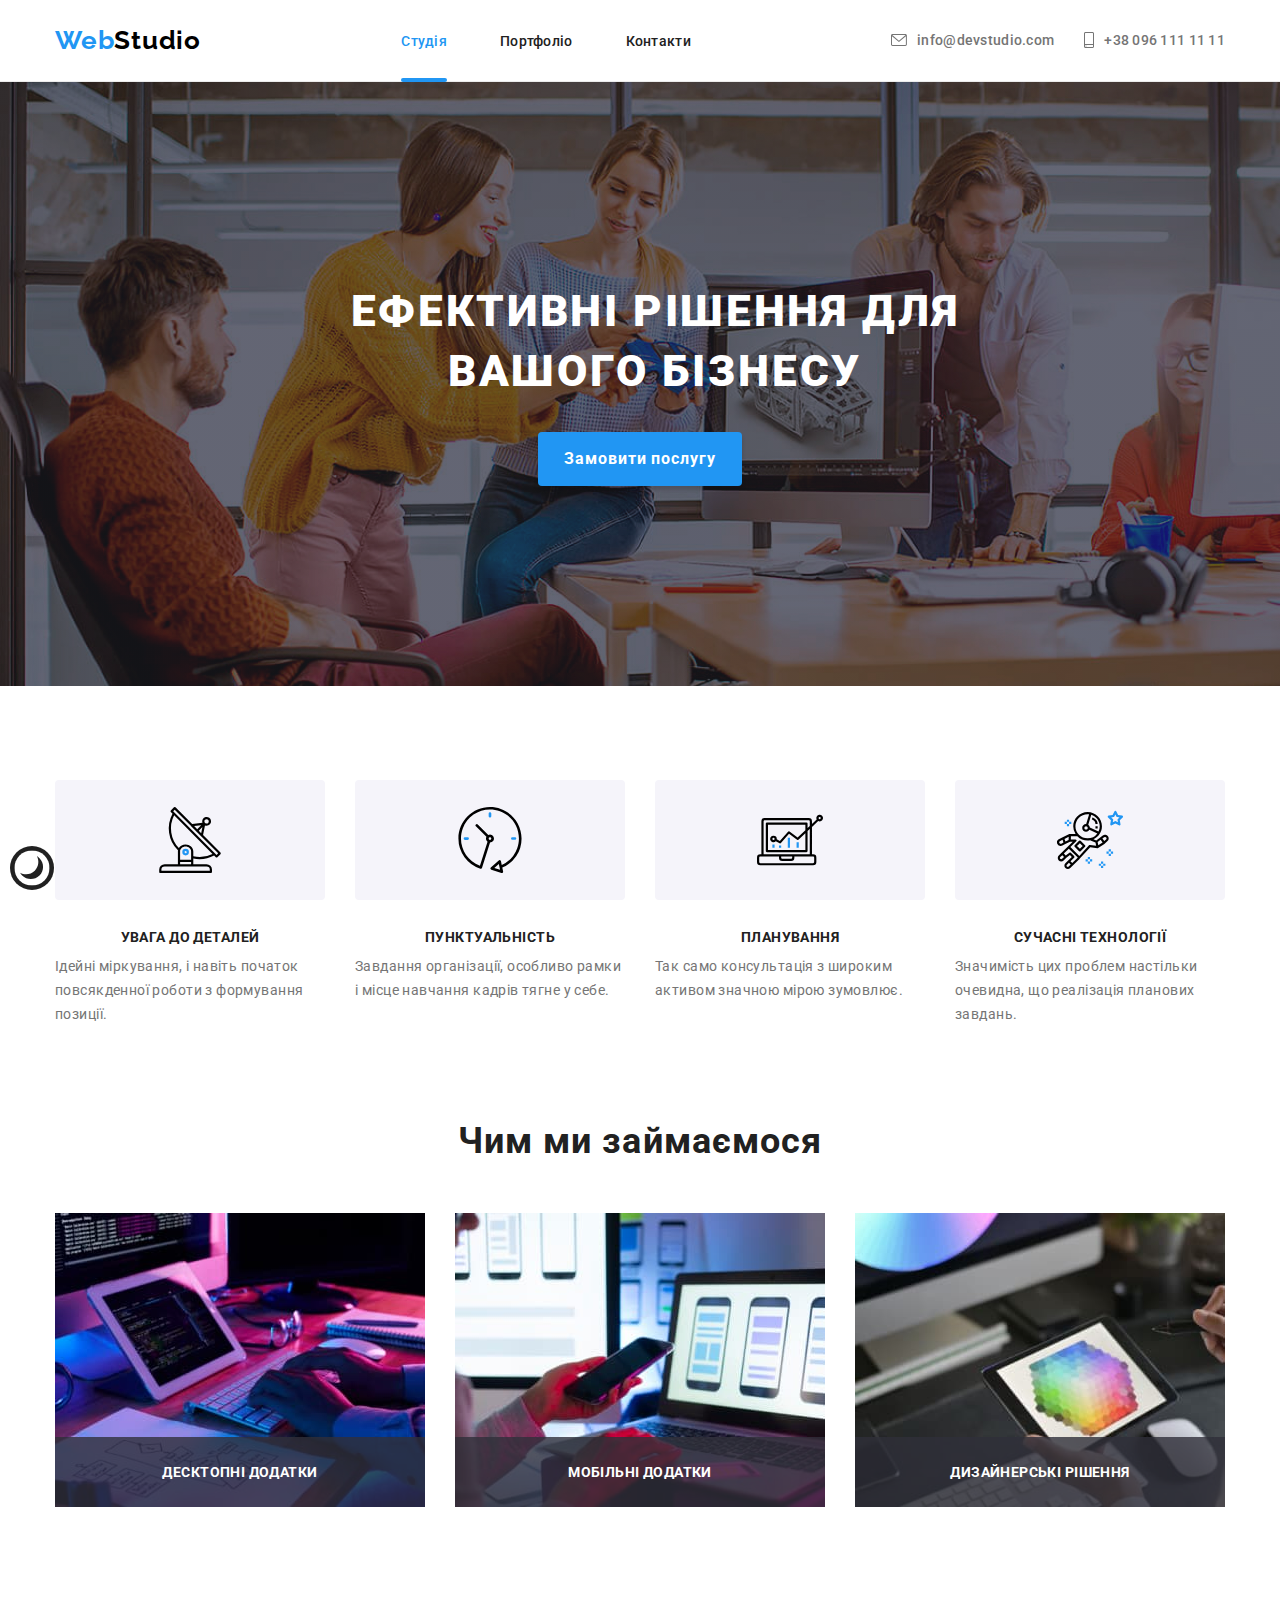
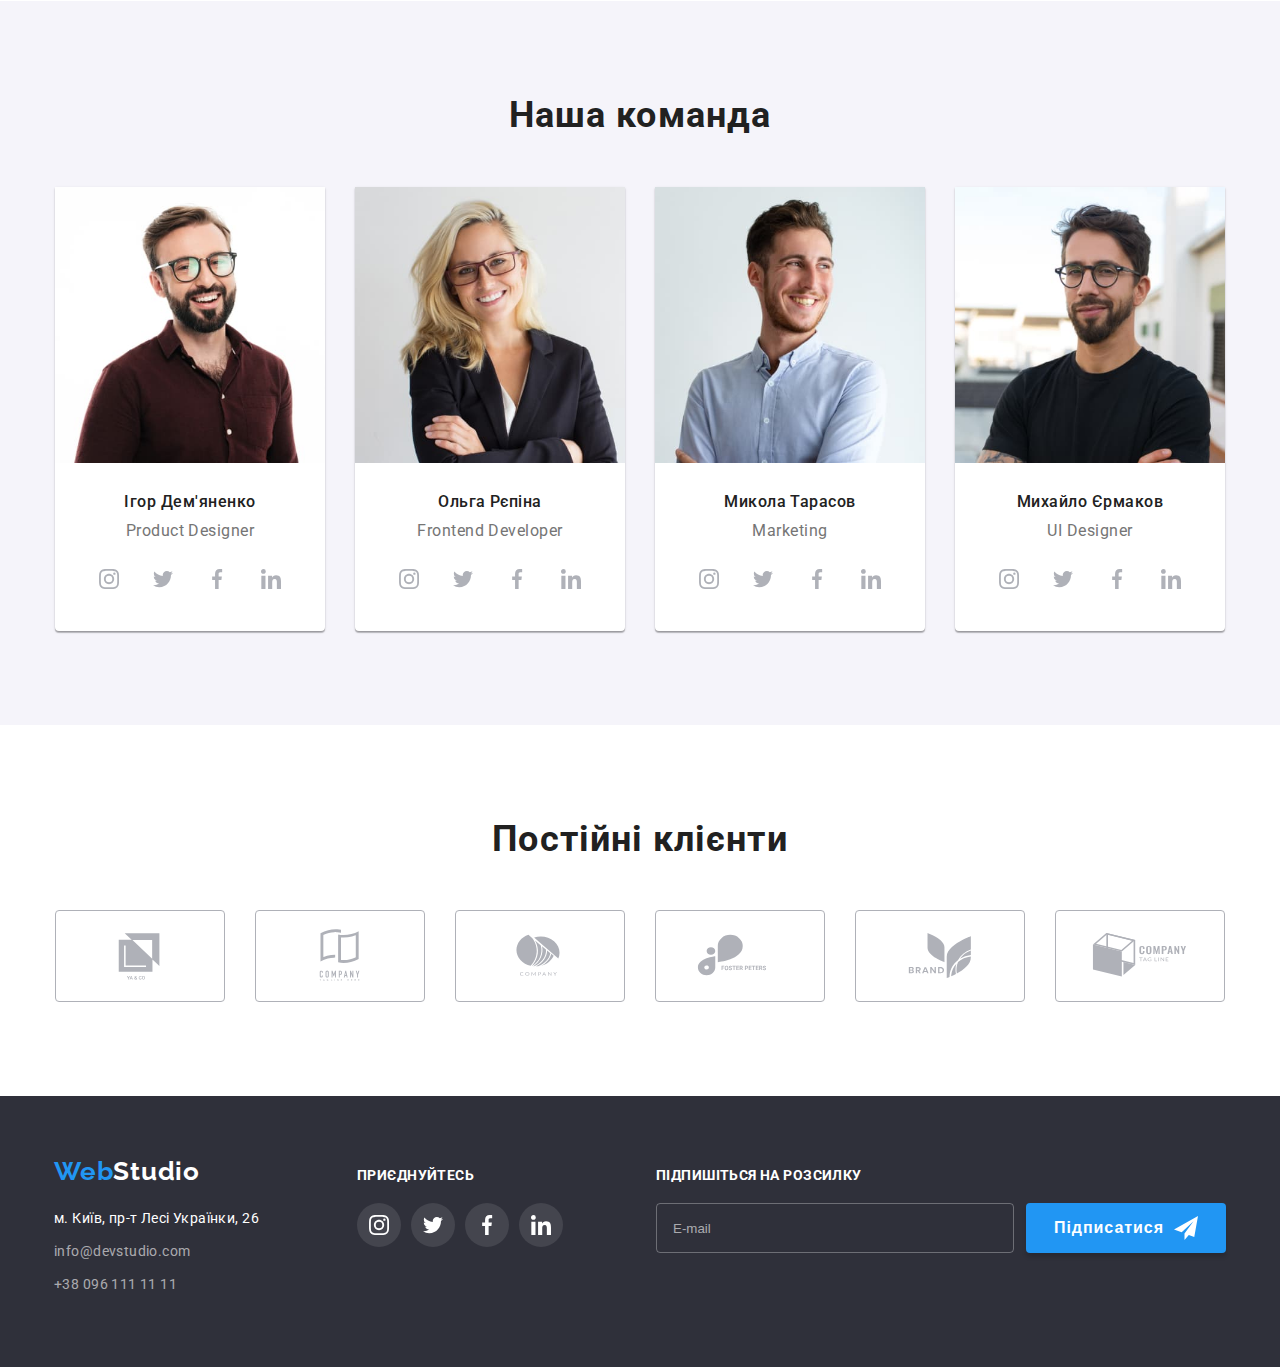
==== index.html @ 926c86d3 "hw-08" ====
<!DOCTYPE html>
<html lang="uk">
	<head>
		<meta charset="UTF-8" />
		<meta http-equiv="X-UA-Compatible" content="IE=edge" />
		<meta name="viewport" content="width=device-width, initial-scale=1.0" />
		<link rel="preconnect" href="https://fonts.googleapis.com" />
		<link rel="preconnect" href="https://fonts.gstatic.com" crossorigin />
		<link
			href="https://fonts.googleapis.com/css2?family=Raleway:wght@700&family=Roboto:wght@400;500;700;900&display=swap"
			rel="stylesheet"
		/>
		<link
			rel="stylesheet"
			href="https://cdnjs.cloudflare.com/ajax/libs/modern-normalize/1.1.0/modern-normalize.min.css"
			integrity="sha512-wpPYUAdjBVSE4KJnH1VR1HeZfpl1ub8YT/NKx4PuQ5NmX2tKuGu6U/JRp5y+Y8XG2tV+wKQpNHVUX03MfMFn9Q=="
			crossorigin="anonymous"
			referrerpolicy="no-referrer"
		/>
		<link rel="stylesheet" href="./css/main.min.css" />
		<!-- <link rel="stylesheet" href="./css/darkVars.css"> -->
		<title>WebStudio</title>
	</head>
	<body>
		<main>
			<header class="header">
				<div class="container header__container">
					<a href="./index.html" class="logo link"
						>Web<span class="logo__item">Studio</span></a
					>
					<nav class="header__navigation">
						<ul class="header__list list">
							<li class="header__item">
								<a
									href="./index.html"
									class="header__link link header__link--current"
									>Студія</a
								>
							</li>
							<li class="header__item">
								<a href="./portfolio.html" class="header__link link"
									>Портфоліо</a
								>
							</li>
							<li class="header__item">
								<a href="#" class="header__link link">Контакти</a>
							</li>
						</ul>
					</nav>
					<ul class="header__contacts list">
						<li class="contacts__item">
							<a
								href="mailto:info@devstudio.com"
								class="contact-mail contact-mail--header link"
							>
								<svg class="mail__icon" width="16px" height="12px">
									<use href="./images/icons.svg#icon-envelope"></use>
								</svg>
								info@devstudio.com</a
							>
						</li>
						<li class="contacts__item">
							<a
								href="tel:+380961111111"
								class="contact-tel contact-tel--header link"
							>
								<svg class="tel__icon" width="10px" height="16px">
									<use href="./images/icons.svg#icon-smartphone"></use>
								</svg>
								+38 096 111 11 11</a
							>
						</li>
					</ul>
					<button
						type="button"
						class="menu__btn-open"
						data-menu-open
						aria-label="Перемикач мобільного меню"
						aria-expanded="false"
						aria-controls="menu-container"
					>
						<svg width="40px" height="40px">
							<use
								class="menu__icon-open"
								href="./images/icons.svg#icon-menu-open"
							></use>
						</svg>
					</button>

					<div class="menu__container is-hidden" id="menu-container" data-menu>
						<nav class="menu__navigation">
							<button
								type="button"
								class="menu__btn-close"
								data-menu-close
								aria-label="Перемикач мобільного меню"
								aria-expanded="false"
								aria-controls="menu-container"
							>
								<svg width="40px" height="40px">
									<use
										class="menu__icon-close"
										href="./images/icons.svg#icon-menu-close"
									></use>
								</svg>
							</button>
							<ul class="menu__list list">
								<li class="menu__item">
									<a
										href="./index.html"
										class="menu__link link menu__link--current"
										>Студія</a
									>
								</li>
								<li class="menu__item">
									<a href="./portfolio.html" class="menu__link link"
										>Портфоліо</a
									>
								</li>
								<li class="menu__item">
									<a href="#" class="menu__link link">Контакти</a>
								</li>
							</ul>
						</nav>
							<div>
								<ul class="menu__contacts list">
									<li class="contacts__item">
										<a
											href="mailto:info@devstudio.com"
											class="contact-mail contact-mail--header link"
										>
											<svg class="mail__icon" width="16px" height="12px">
												<use href="./images/icons.svg#icon-envelope"></use>
											</svg>
											info@devstudio.com</a
										>
									</li>
									<li class="contacts__item">
										<a
											href="tel:+380961111111"
											class="contact-tel contact-tel--header link"
										>
											<svg class="tel__icon" width="10px" height="16px">
												<use href="./images/icons.svg#icon-smartphone"></use>
											</svg>
											+38 096 111 11 11</a
										>
									</li>
								</ul>
								<ul class="menu__soc soc list">
									<li class="soc__item">
										<a href="#" class="soc__link link">Instagram</a>
									</li>
									<li class="soc__item">
										<a href="#" class="soc__link link">Twitter</a>
									</li>
									<li class="soc__item">
										<a href="#" class="soc__link link">Facebook</a>
									</li>
									<li class="soc__item">
										<a href="#" class="soc__link link">Linkedin</a>
									</li>
								</ul>
							</div>
					</div>
				</div>
			</header>
			<section class="hero section">
				<div class="container hero__container">
					<h1 class="hero__title">Ефективні рішення для вашого бізнесу</h1>
					<button type="button" class="hero__btn" data-modal-open>
						Замовити послугу
					</button>
				</div>
			</section>
			<section class="advances section">
				<div class="container advances__container">
					<h2 class="visually-hidden">Наші переваги</h2>
					<ul class="advances__list list">
						<li class="advances__item">
							<div class="advances__icon-bg">
								<svg class="advances__icon" width="70px" height="70px">
									<use href="./images/icons.svg#icon-antenna-1"></use>
								</svg>
							</div>
							<h3 class="advances__title">УВАГА ДО ДЕТАЛЕЙ</h3>
							<p class="advances__paragraph">
								Ідейні міркування, і навіть початок повсякденної роботи з
								формування позиції.
							</p>
						</li>
						<li class="advances__item">
							<div class="advances__icon-bg">
								<svg class="advances__icon" width="70px" height="70px">
									<use href="./images/icons.svg#icon-clock-1"></use>
								</svg>
							</div>
							<h3 class="advances__title">ПУНКТУАЛЬНІСТЬ</h3>
							<p class="advances__paragraph">
								Завдання організації, особливо рамки і місце навчання кадрів
								тягне у себе.
							</p>
						</li>
						<li class="advances__item">
							<div class="advances__icon-bg">
								<svg class="advances__icon" width="70px" height="70px">
									<use href="./images/icons.svg#icon-diagram-1"></use>
								</svg>
							</div>
							<h3 class="advances__title">ПЛАНУВАННЯ</h3>
							<p class="advances__paragraph">
								Так само консультація з широким активом значною мірою зумовлює.
							</p>
						</li>
						<li class="advances__item">
							<div class="advances__icon-bg">
								<svg class="advances__icon" width="70px" height="70px">
									<use href="./images/icons.svg#icon-astronaut-1"></use>
								</svg>
							</div>
							<h3 class="advances__title">СУЧАСНІ ТЕХНОЛОГІЇ</h3>
							<p class="advances__paragraph">
								Значимість цих проблем настільки очевидна, що реалізація
								планових завдань.
							</p>
						</li>
					</ul>
				</div>
			</section>
			<section class="specification section">
				<div class="container specification__container">
					<h2 class="title">Чим ми займаємося</h2>

					<ul class="specification__list list">
						<li class="specification__item">
							<div class="specification__thumb">
								<p class="thumb-text">Десктопні додатки</p>
							</div>
							<img
								src="./images/specification-1.jpg"
								alt="Людина працює з ноутбуком"
								width="370"
							/>
						</li>
						<li class="specification__item">
							<div class="specification__thumb">
								<p class="thumb-text">Мобільні додатки</p>
							</div>
							<img
								src="./images/specification-2.jpg"
								alt="Людина друкує на клавіатурі"
								width="370"
							/>
						</li>
						<li class="specification__item">
							<div class="specification__thumb">
								<p class="thumb__text">Дизайнерські рішення</p>
							</div>
							<img
								src="./images/specification-3.jpg"
								alt="Людина підбирає колір"
								width="370"
							/>
						</li>
					</ul>
				</div>
			</section>
			<section class="team section">
				<div class="container container__team">
					<h2 class="title">Наша команда</h2>
					<ul class="team__list list">
						<li class="team__item">
							<img
								srcset="./images/team-1.jpg 1x, ./images/team-1@2x.jpg 2x"
								src="./images/team-1.jpg"
								alt="Усміхнений хлопець в окулярах"
								class="team__avatar"
							/>
							<div class="team__content">
								<h3 class="team__member">Ігор Дем'яненко</h3>
								<p class="team__text">Product Designer</p>
								<ul class="team__soc soc list">
									<li class="soc__item">
										<a href="#" class="soc__link link">
											<svg class="soc__icon" width="20" height="20">
												<use href="./images/icons.svg#icon-instagram"></use>
											</svg>
										</a>
									</li>
									<li class="soc__item">
										<a href="#" class="soc__link link">
											<svg class="soc__icon" width="20" height="20">
												<use href="./images/icons.svg#icon-twitter"></use>
											</svg>
										</a>
									</li>
									<li class="soc__item">
										<a href="#" class="soc__link link">
											<svg class="soc__icon" width="20" height="20">
												<use href="./images/icons.svg#icon-facebook"></use>
											</svg>
										</a>
									</li>
									<li class="soc__item">
										<a href="#" class="soc__link link">
											<svg class="soc__icon" width="20" height="20">
												<use href="./images/icons.svg#icon-linkedin"></use>
											</svg>
										</a>
									</li>
								</ul>
							</div>
						</li>
						<li class="team__item">
							<img
								srcset="./images/team-2.jpg 1x, ./images/team-2@2x.jpg 2x"
								src="./images/team-2.jpg"
								alt="Усміхнена дівчина в окулярах"
								class="team__avatar"
							/>
							<div class="team__content">
								<h3 class="team__member">Ольга Рєпіна</h3>
								<p class="team__text">Frontend Developer</p>
								<ul class="team__soc soc list">
									<li class="soc__item">
										<a href="#" class="soc__link link">
											<svg class="soc__icon" width="20" height="20">
												<use href="./images/icons.svg#icon-instagram"></use>
											</svg>
										</a>
									</li>
									<li class="soc__item">
										<a href="#" class="soc__link link">
											<svg class="soc__icon" width="20" height="20">
												<use href="./images/icons.svg#icon-twitter"></use>
											</svg>
										</a>
									</li>
									<li class="soc__item">
										<a href="#" class="soc__link link">
											<svg class="soc__icon" width="20" height="20">
												<use href="./images/icons.svg#icon-facebook"></use>
											</svg>
										</a>
									</li>
									<li class="soc__item">
										<a href="#" class="soc__link link">
											<svg class="soc__icon" width="20" height="20">
												<use href="./images/icons.svg#icon-linkedin"></use>
											</svg>
										</a>
									</li>
								</ul>
							</div>
						</li>
						<li class="team__item">
							<img
								srcset="./images/team-3.jpg 1x, ./images/team-3@2x.jpg 2x"
								src="./images/team-3.jpg"
								alt="Усміхнений хлопець без окулярів"
								class="team__avatar"
							/>
							<div class="team__content">
								<h3 class="team__member">Микола Тарасов</h3>
								<p class="team__text">Marketing</p>
								<ul class="team__soc soc list">
									<li class="soc__item">
										<a href="#" class="soc__link link">
											<svg class="soc__icon" width="20" height="20">
												<use href="./images/icons.svg#icon-instagram"></use>
											</svg>
										</a>
									</li>
									<li class="soc__item">
										<a href="#" class="soc__link link">
											<svg class="soc__icon" width="20" height="20">
												<use href="./images/icons.svg#icon-twitter"></use>
											</svg>
										</a>
									</li>
									<li class="soc__item">
										<a href="#" class="soc__link link">
											<svg class="soc__icon" width="20" height="20">
												<use href="./images/icons.svg#icon-facebook"></use>
											</svg>
										</a>
									</li>
									<li class="soc__item">
										<a href="#" class="soc__link link">
											<svg class="soc__icon" width="20" height="20">
												<use href="./images/icons.svg#icon-linkedin"></use>
											</svg>
										</a>
									</li>
								</ul>
							</div>
						</li>
						<li class="team__item">
							<img
								srcset="./images/team-4.jpg 1x, ./images/team-4@2x.jpg 2x"
								src="./images/team-4.jpg"
								alt="Знов усміхнений хлопець в окулярах"
								class="team__avatar"
							/>
							<div class="team__content">
								<h3 class="team__member">Михайло Єрмаков</h3>
								<p class="team__text">UI Designer</p>
								<ul class="team__soc soc list">
									<li class="soc__item">
										<a href="#" class="soc__link link">
											<svg class="soc__icon" width="20" height="20">
												<use href="./images/icons.svg#icon-instagram"></use>
											</svg>
										</a>
									</li>
									<li class="soc__item">
										<a href="#" class="soc__link link">
											<svg class="soc__icon" width="20" height="20">
												<use href="./images/icons.svg#icon-twitter"></use>
											</svg>
										</a>
									</li>
									<li class="soc__item">
										<a href="#" class="soc__link link">
											<svg class="soc__icon" width="20" height="20">
												<use href="./images/icons.svg#icon-facebook"></use>
											</svg>
										</a>
									</li>
									<li class="soc__item">
										<a href="#" class="soc__link link">
											<svg class="soc__icon" width="20" height="20">
												<use href="./images/icons.svg#icon-linkedin"></use>
											</svg>
										</a>
									</li>
								</ul>
							</div>
						</li>
					</ul>
				</div>
			</section>
			<section class="clients section">
				<div class="container clients__container">
					<h2 class="title">Постійні клієнти</h2>
					<ul class="clients__list">
						<li class="clients__item">
							<a href="#" class="clients__link link"
								><svg class="clients__icon" width="106px" height="60px">
									<use href="./images/icons.svg#icon-Logo0"></use>
								</svg>
							</a>
						</li>
						<li class="clients__item">
							<a href="#" class="clients__link link"
								><svg class="clients__icon" width="106px" height="60px">
									<use href="./images/icons.svg#icon-Logo1"></use>
								</svg>
							</a>
						</li>
						<li class="clients__item">
							<a href="#" class="clients__link link">
								<svg class="clients__icon" width="106px" height="60px">
									<use href="./images/icons.svg#icon-Logo2"></use>
								</svg>
							</a>
						</li>
						<li class="clients__item">
							<a href="#" class="clients__link link">
								<svg class="clients__icon" width="106px" height="60px">
									<use href="./images/icons.svg#icon-Logo3"></use>
								</svg>
							</a>
						</li>
						<li class="clients__item">
							<a href="#" class="clients__link link"
								><svg class="clients__icon" width="106px" height="60px">
									<use href="./images/icons.svg#icon-Logo4"></use>
								</svg>
							</a>
						</li>
						<li class="clients__item">
							<a href="#" class="clients__link link">
								<svg class="clients__icon" width="106px" height="60px">
									<use href="./images/icons.svg#icon-Logo5"></use>
								</svg>
							</a>
						</li>
					</ul>
				</div>
			</section>
		</main>
		<footer class="footer">
			<div class="container footer__container">
				<div class="footer__content">
					<div class="address__content">
						<a href="./index.html" class="logo logo--inverse link"
							>Web<span class="logo__item--inverse">Studio</span></a
						>
						<address class="address">
							<ul class="footer__list list">
								<li class="footer__item">
									<a
										href="https://goo.gl/maps/CPtrU1FHBa2aNyZL9"
										target="_blank"
										rel="noopener noreferrer nofollow"
										class="footer__address link"
										>м. Київ, пр-т Лесі Українки, 26</a
									>
								</li>
								<li class="footer__item">
									<a
										href="mailto:info@devstudio.com"
										class="contact-mail contact-mail--footer link"
										>info@devstudio.com</a
									>
								</li>
								<li class="footer__item">
									<a
										href="tel:+380961111111"
										class="contact-tel contact-tel--footer link"
										>+38 096 111 11 11</a
									>
								</li>
							</ul>
						</address>
					</div>
					<div class="footer__soc-block">
						<h3 class="soc__title">Приєднуйтесь</h3>
						<ul class="footer__soc soc list">
							<li class="soc__item">
								<a href="" class="soc__link link">
									<svg class="soc__icon" width="20px" height="20px">
										<use href="./images/icons.svg#icon-instagram"></use>
									</svg>
								</a>
							</li>
							<li class="soc__item">
								<a href="" class="soc__link link">
									<svg class="soc__icon" width="20px" height="20px">
										<use href="./images/icons.svg#icon-twitter"></use>
									</svg>
								</a>
							</li>
							<li class="soc__item">
								<a href="" class="soc__link link">
									<svg class="soc__icon" width="20px" height="20px">
										<use href="./images/icons.svg#icon-facebook"></use>
									</svg>
								</a>
							</li>
							<li class="soc__item">
								<a href="" class="soc__link link">
									<svg class="soc__icon" width="20px" height="20px">
										<use href="./images/icons.svg#icon-linkedin"></use>
									</svg>
								</a>
							</li>
						</ul>
					</div>
				</div>
				<div class="footer__forms">
					<h3 class="forms__title">Підпишіться на розсилку</h3>
					<form action="#" class="footer__form">
						<input
							name="mail"
							type="email"
							placeholder="E-mail"
							class="form__email-input"
						/>
						<button type="button" class="form__subscribe-btn">
							Підписатися
							<svg class="subscribe-btn__icon-send">
								<use href="./images/icons.svg#icon-send"></use>
							</svg>
						</button>
					</form>
				</div>
			</div>
		</footer>
		<div class="backdrop is-hidden" data-modal>
			<div class="modal">
				<button class="modal__close-btn" data-modal-close>
					<svg class="close-btn__close-icon">
						<use href="./images/icons.svg#icon-close"></use>
					</svg>
				</button>
				<h3 class="modal__title">Залиште свої дані, ми вам передзвонимо</h3>
				<form action="#" class="modal__forms">
					<div class="form__field">
						<label for="modal-name" class="form__label"> Ім'я </label>
						<input
							name="name"
							type="text"
							class="modal__form"
							id="modal-name"
						/>
						<svg class="form__icon">
							<use href="./images/icons.svg#icon-person"></use>
						</svg>
					</div>
					<div class="form__field">
						<label for="modal-tel" class="form__label"> Телефон </label>
						<input name="tel" type="tel" class="modal__form" id="modal-tel" />
						<svg class="form__icon">
							<use href="./images/icons.svg#icon-phone"></use>
						</svg>
					</div>
					<div class="form__field">
						<label for="modal-mail" class="form__label"> Пошта </label>
						<input
							name="email"
							type="email"
							class="modal__form"
							id="modal-mail"
						/>
						<svg class="form__icon">
							<use href="./images/icons.svg#icon-email"></use>
						</svg>
					</div>
					<div class="form__field-comment">
						<label for="modal-comment" class="form__label"> Коментар </label>
						<textarea
							name="comment"
							id="modal-comment"
							cols="30"
							rows="10"
							placeholder="Введіть текст"
							class="modal__comment modal__form"
						></textarea>
					</div>
					<div class="form__field-checkbox">
						<label class="checkbox__label">
							<input
								name="license-checkbox"
								type="checkbox"
								id="modal-checkbox"
								class="modal__checkbox"
							/>
							<span class="custom-checkbox"></span>
							Погоджуюся з розсилкою та приймаю&nbsp;
							<a href="#" class="license-link">Умови договору</a>
						</label>
					</div>
					<button type="submit" class="modal__submit-btn">Відправити</button>
				</form>
			</div>
		</div>
		<label class="switch-theme">
			<input type="checkbox" class="switch-theme-slider toggle-theme" />
			<span class="custom-switch-theme"></span>
		</label>
		<script src="./scripts/mobile-menu.js"></script>
		<script src="./scripts/modal.js"></script>
		<script src="./scripts/theme.js"></script>
	</body>
</html>
---- css/main.min.css ----
:root{--primary-text-color: #757575;--gray-color: #afb1b8;--secondary-text-color: #212121;--background-body-color: #ffffff;--white-color: #ffffff;--black-color: #000000;--background-team-color: #f5f4fa;--background-hero-color: #2f303a;--accent-color: #2196f3;--button-active-color: #188ce8;--footer-mail-tel-color: rgba(255, 255, 255, 0.6);--header-line-color: #ececec;--logo-item-color: black;--logo-item-inverse-color: white;--advances-icon-color: black;--portfolio-card-border-color: #eeeeee;--modal-forms-border-color: rgba(33, 33, 33, 0.2);--current-theme: url(../images/dark-theme.svg)}:root[data-theme=dark]{--primary-text-color: #757575;--gray-color: #6e6e70;--secondary-text-color: #ffffff;--background-body-color: #212121;--white-color: #ffffff;--black-color: #000000;--background-team-color: #181818;--background-hero-color: #161616;--accent-color: #2196f3;--button-active-color: #188ce8;--footer-mail-tel-color: rgba(255, 255, 255, 0.6);--header-line-color: #161616;--logo-item-color: white;--logo-item-inverse-color: white;--advances-icon-color: #757575;--portfolio-card-border-color: #181818;--modal-forms-border-color: rgba(255, 255, 255, 0.2);--current-theme: url(../images/light-theme.svg)}.visually-hidden{position:absolute;white-space:nowrap;width:1px;height:1px;overflow:hidden;border:0;padding:0;clip:rect(0 0 0 0);-webkit-clip-path:inset(50%);clip-path:inset(50%);margin:-1px}.is-hidden{opacity:0;pointer-events:none;visibility:hidden}.no-scroll{overflow:hidden}p,h1,h2,h3,h4,h5{margin:0}ul,ol{margin:0;padding-left:0}button{cursor:pointer}body{font-family:"Roboto",sans-serif;color:var(--secondary-text-color);background-color:var(--background-body-color);transition:background-color 250ms cubic-bezier(0.4, 0, 0.2, 1)}img{display:block;max-width:100%;height:auto}*{margin:0;padding:0;list-style:none;box-sizing:border-box}.list{list-style:none}.section{padding:94px 0px}.container{margin:0 auto;padding:0px 15px}@media screen and (min-width: 480px){.container{width:480px}}@media screen and (min-width: 768px){.container{width:768px}}@media screen and (min-width: 1200px){.container{width:1200px}}.link{text-decoration:none;transition:color 250ms cubic-bezier(0.4, 0, 0.2, 1)}.link:hover,.link:focus{color:var(--accent-color)}.logo{font-family:"Raleway",sans-serif;font-style:normal;font-weight:700;font-size:26px;line-height:1.19;letter-spacing:.03em;color:var(--accent-color);padding:25px 0px;display:flex;align-items:center;transition:color 250ms cubic-bezier(0.4, 0, 0.2, 1)}@media screen and (max-width: 1199px){.logo{justify-content:center}}.logo .logo__item{color:var(--logo-item-color);transition:color 250ms cubic-bezier(0.4, 0, 0.2, 1)}.logo--inverse{padding:0}.logo--inverse .logo__item--inverse{color:var(--logo-item-inverse-color)}.title{font-weight:700;font-size:36px;line-height:1.16;text-align:center;letter-spacing:.03em;color:var(--secondary-text-color);margin-bottom:50px;transition:color 250ms cubic-bezier(0.4, 0, 0.2, 1)}.contact-mail,.contact-tel{font-weight:400}.contact-mail:hover,.contact-mail:focus,.contact-tel:hover,.contact-tel:focus{color:var(--accent-color)}.contact-mail--header,.contact-tel--header{font-weight:500;font-size:14px;line-height:16px;letter-spacing:.02em;color:var(--primary-text-color);display:flex;align-items:center}.contact-mail--header .mail__icon,.contact-tel--header .mail__icon{fill:currentColor;margin-right:10px}@media screen and (max-width: 767px){.contact-mail--header .mail__icon,.contact-tel--header .mail__icon{display:none}}.contact-mail--header .tel__icon,.contact-tel--header .tel__icon{fill:currentColor;margin-right:10px}@media screen and (max-width: 767px){.contact-mail--header .tel__icon,.contact-tel--header .tel__icon{display:none}}@media screen and (max-width: 767px){.menu__contacts{display:flex;flex-direction:column-reverse}.contact-tel--header{padding:0;font-weight:500;font-size:34px;line-height:40px;letter-spacing:.02em}}@media screen and (max-width: 767px)and (max-width: 767px){.contact-tel--header{margin-bottom:32px}}@media screen and (max-width: 767px){.contact-mail--header{padding:0;font-weight:500;font-size:24px;line-height:28px;letter-spacing:.02em}}.contact-mail--footer,.contact-tel--footer{font-weight:400;font-size:14px;line-height:1.71;letter-spacing:.03em;color:var(--footer-mail-tel-color)}.soc{display:flex;justify-content:center;gap:10px}.soc .soc__link{width:100%;height:100%;border-radius:50%;display:flex;align-items:center;justify-content:center}.soc .soc__link:hover,.soc .soc__link:focus{background-color:var(--accent-color)}.team__soc{display:flex;justify-content:center;gap:10px}.team__soc .soc__item{width:44px;height:44px}.team__soc .soc__link{transition:background-color 250ms cubic-bezier(0.4, 0, 0.2, 1)}.team__soc .soc__link:hover .soc__icon,.team__soc .soc__link:focus .soc__icon{fill:#fff}.team__soc .soc__icon{fill:var(--gray-color);transition:fill 250ms cubic-bezier(0.4, 0, 0.2, 1)}.soc__title{font-weight:700;font-size:14px;line-height:16px;letter-spacing:.03em;text-transform:uppercase;color:var(--white-color);margin-bottom:20px}.footer__soc{margin-bottom:60px}.footer__soc .soc__list{display:flex;justify-content:center;gap:10px}.footer__soc .soc__item{width:44px;height:44px}.footer__soc .soc__link{background-color:rgba(255,255,255,.1);transition:background-color 250ms cubic-bezier(0.4, 0, 0.2, 1)}.footer__soc .soc__icon{fill:var(--white-color)}.menu__soc .soc__link{font-size:18px;line-height:22px;letter-spacing:.02em;color:var(--accent-color)}.menu__soc .soc__item:not(:last-child){padding-right:10px;border-right:1px solid rgba(33,33,33,.2)}.header{position:relative;border-bottom:1px solid var(--header-line-color);transition:color 250ms cubic-bezier(0.4, 0, 0.2, 1),border-color 250ms cubic-bezier(0.4, 0, 0.2, 1)}.header__container{display:flex;justify-content:space-between}.header__list{display:flex;gap:51px}@media screen and (max-width: 767px){.header__list{display:none}}@media screen and (min-width: 1200px){.header__list{gap:53px}}@media screen and (min-width: 768px){.header__link{font-weight:500;font-size:14px;line-height:16px;letter-spacing:.02em;color:var(--secondary-text-color);padding:32px 0px}.header__link--current{position:relative;color:var(--accent-color)}.header__link--current::after{position:absolute;display:block;content:"";width:100%;height:4px;bottom:-1px;background-color:var(--accent-color);border-radius:2px}}.header__contacts{display:flex;flex-direction:column;justify-content:center;align-items:center;gap:10px}@media screen and (min-width: 1200px){.header__contacts{flex-direction:row;gap:30px}}@media screen and (max-width: 1199px){.header__contacts{align-items:flex-start}}@media screen and (max-width: 767px){.header__contacts{display:none}}.header__navigation{display:flex;align-items:center}.menu__item{text-align:left}.menu__item:not(:last-child){padding-bottom:32px}.menu__link{font-weight:500;font-size:40px;line-height:47px;letter-spacing:.02em;color:var(--secondary-text-color);padding:32px 0px}.menu__link--current{position:relative;color:var(--accent-color)}.menu__contacts{margin-bottom:64px}@media screen and (max-width: 767px){.menu__btn-close{position:absolute;display:inline-block;margin:0;padding:0;background-color:rgba(0,0,0,0);border:none;top:10px;right:15px;fill:var(--secondary-text-color)}}.menu__btn-open{background-color:rgba(0,0,0,0);border:none;fill:var(--secondary-text-color)}@media screen and (min-width: 768px){.menu__btn-open{display:none}}.menu__container{display:none}@media screen and (max-width: 767px){.menu__container{position:fixed;width:100%;height:100vh;z-index:1;top:0;left:0;background-color:var(--background-body-color);padding:40px;display:flex;flex-direction:column;justify-content:space-between}}.hero{padding:118px 60px;background-color:#c4c4c4;color:var(--white-color);background-image:linear-gradient(rgba(47, 48, 58, 0.4), rgba(47, 48, 58, 0.4)),url(../images/hero-mobile@2x.jpg);background-repeat:no-repeat;background-size:cover;text-align:center;margin:0 auto}@media screen and (min-width: 768px){.hero{background-image:linear-gradient(rgba(47, 48, 58, 0.4), rgba(47, 48, 58, 0.4)),url(../images/hero-tablet@2x.jpg);padding:118px 204px}}@media screen and (min-width: 1200px){.hero{background-image:linear-gradient(rgba(47, 48, 58, 0.4), rgba(47, 48, 58, 0.4)),url(../images/hero@2x.jpg);padding:200px 0px}}@media screen and (min-width: 480px){.hero{width:480px}}@media screen and (min-width: 768px){.hero{width:100%}}@media screen and (min-width: 1200px){.hero{max-width:1600px}}@media screen and (min-width: 480px){.hero__container{max-width:360px}}@media screen and (min-width: 1200px){.hero__container{max-width:696px}}.hero__title{font-weight:900;min-height:84px;line-height:1.36;text-align:center;letter-spacing:.06em;text-transform:uppercase;color:var(--white-color)}@media screen and (min-width: 768px){.hero__title{width:360px}}@media screen and (max-width: 1199px){.hero__title{font-size:26px}}@media screen and (min-width: 1200px){.hero__title{font-size:44px;width:696px}}.hero__btn{background-color:var(--accent-color);box-shadow:0px 4px 4px rgba(0,0,0,.15);border-radius:4px;border-color:rgba(0,0,0,0);cursor:pointer;padding:10px 24px;font-family:"Roboto";font-style:normal;font-weight:700;font-size:16px;line-height:1.87;text-align:center;letter-spacing:.06em;color:var(--white-color);margin-top:30px;transition:background-color 250ms cubic-bezier(0.4, 0, 0.2, 1),box-shadow 250ms cubic-bezier(0.4, 0, 0.2, 1)}.hero__btn:hover,.hero__btn:focus{background-color:var(--button-active-color);box-shadow:0px 4px 4px rgba(0,0,0,.15)}@media screen and (min-width: 768px){.advances__list{display:flex;gap:30px;flex-wrap:wrap}}@media screen and (max-width: 767px){.advances__item{margin-bottom:30px}}@media screen and (min-width: 768px){.advances__item{max-width:354px}}@media screen and (min-width: 1200px){.advances__item{max-width:270px;margin-bottom:0}}.advances__title{font-weight:700;font-size:14px;line-height:1.14;letter-spacing:.03em;text-align:center;text-transform:uppercase;color:var(--secondary-text-color);margin-bottom:10px;transition:color 250ms cubic-bezier(0.4, 0, 0.2, 1)}.advances__paragraph{font-size:14px;line-height:1.71;letter-spacing:.03em;color:var(--primary-text-color)}.advances__icon-bg{background-color:var(--background-team-color);padding:25px 102px;margin-bottom:30px;border-radius:4px;display:flex;justify-content:center;transition:background-color 250ms cubic-bezier(0.4, 0, 0.2, 1)}.advances__icon{fill:var(--advances-icon-color);transition:fill 250ms cubic-bezier(0.4, 0, 0.2, 1)}.specification{padding-top:0}@media screen and (max-width: 1199px){.specification{display:none}}.specification__list{display:flex;justify-content:center;gap:30px}.specification__thumb{position:absolute;left:0;bottom:0;width:100%;height:70px;background-color:rgba(47,48,58,.8);display:flex;justify-content:center;align-items:center}.specification__thumb{font-weight:700;font-size:14px;line-height:16px;text-align:center;letter-spacing:.03em;text-transform:uppercase;color:#fff}.specification__item{position:relative}.team{background:var(--background-team-color);transition:background-color 250ms cubic-bezier(0.4, 0, 0.2, 1)}@media screen and (min-width: 768px){.team__list{display:flex;gap:30px;flex-wrap:wrap}}.team__item{background:var(--background-body-color);box-shadow:0px 1px 3px rgba(0,0,0,.12),0px 1px 1px rgba(0,0,0,.14),0px 2px 1px rgba(0,0,0,.2);border-radius:0px 0px 4px 4px;transition:background-color 250ms cubic-bezier(0.4, 0, 0.2, 1)}@media screen and (min-width: 768px){.team__item{max-width:354px}}@media screen and (min-width: 1200px){.team__item{max-width:270px}}@media screen and (max-width: 767px){.team__item:not(:last-child){margin-bottom:30px}}.team__content{padding:30px 0px}.team__member{font-weight:500;font-size:16px;line-height:1.18;text-align:center;letter-spacing:.03em;color:var(--secondary-text-color);margin-bottom:10px;transition:color 250ms cubic-bezier(0.4, 0, 0.2, 1)}.team__text{font-weight:400;font-size:16px;line-height:1.18;text-align:center;letter-spacing:.03em;color:var(--primary-text-color);margin-bottom:16px}.clients__list{display:flex;gap:30px}@media screen and (max-width: 1199px){.clients__list{flex-wrap:wrap;margin:-15px;gap:0}}@media screen and (max-width: 1199px){.clients__item{width:calc(50% - 30px);margin:15px}}@media screen and (min-width: 1200px){.clients__item{width:170px}}.clients__link{height:92px;border:1px solid var(--gray-color);border-radius:4px;display:flex;align-items:center;justify-content:center;transition:border-color 250ms cubic-bezier(0.4, 0, 0.2, 1)}.clients__link:hover,.clients__link:focus{border-color:var(--accent-color)}.clients__link:hover .clients__icon,.clients__link:focus .clients__icon{fill:var(--accent-color)}.clients__icon{fill:var(--gray-color);transition:fill 250ms cubic-bezier(0.4, 0, 0.2, 1)}.filters__list{display:flex;flex-wrap:wrap;gap:8px;margin-bottom:50px}@media screen and (min-width: 768px){.filters__list{justify-content:center}}.filter__btn{font-family:"Roboto";font-style:normal;background-color:var(--background-team-color);color:var(--secondary-text-color);border-radius:4px;border-color:rgba(0,0,0,0);cursor:pointer;font-weight:500;font-size:16px;line-height:1.62;text-align:center;letter-spacing:.03em;padding:6px 22px;transition:background-color 250ms cubic-bezier(0.4, 0, 0.2, 1),box-shadow 250ms cubic-bezier(0.4, 0, 0.2, 1),color 250ms cubic-bezier(0.4, 0, 0.2, 1)}.filter__btn:hover,.filter__btn:focus{background-color:var(--accent-color);color:var(--white-color);box-shadow:0px 3px 1px rgba(0,0,0,.1),0px 1px 2px rgba(0,0,0,.08),0px 2px 2px rgba(0,0,0,.12);border-radius:4px;font-weight:500;font-size:16px;line-height:1.62;text-align:center;letter-spacing:.03em}.portfolio__list{display:flex;flex-wrap:wrap;margin-left:-30px;margin-top:-30px}.portfolio__item{margin-left:30px;margin-top:30px}@media screen and (max-width: 767px){.portfolio__item{flex-basis:calc(100% - 30px)}}@media screen and (min-width: 768px){.portfolio__item{flex-basis:calc(50% - 30px)}}@media screen and (min-width: 1199px){.portfolio__item{flex-basis:calc(33.3333333333% - 30px)}}.portfolio__link{background:var(--background-body-color);text-decoration:none;display:block;transition:box-shadow 250ms cubic-bezier(0.4, 0, 0.2, 1),background-color 250ms cubic-bezier(0.4, 0, 0.2, 1)}.portfolio__link:hover,.portfolio__link:focus{box-shadow:0px 1px 1px rgba(0,0,0,.12),0px 4px 4px rgba(0,0,0,.06),1px 4px 6px rgba(0,0,0,.16)}.portfolio__link:hover .thumb__content,.portfolio__link:focus .thumb__content{transform:translateY(0px)}.portfolio__thumb{overflow:hidden;position:relative}.thumb__content{position:absolute;content:"";width:100%;height:100%;background-color:rgba(33,150,243,.9);font-weight:400;font-size:18px;line-height:28px;letter-spacing:.03em;color:var(--white-color);transform:translateY(300px);transition:transform 250ms cubic-bezier(0.4, 0, 0.2, 1)}@media screen and (max-width: 767px){.thumb__content{padding:77px 24px}}@media screen and (max-width: 1199px){.thumb__content{padding:49px 24px 77px 24px}}@media screen and (min-width: 1200px){.thumb__content{padding:63px 24px}}.portfolio__title{font-weight:700;font-size:18px;line-height:2;letter-spacing:.06em;color:var(--secondary-text-color);margin-bottom:4px;transition:color 250ms cubic-bezier(0.4, 0, 0.2, 1)}.portfolio__text{font-weight:400;font-size:16px;line-height:1.87;letter-spacing:.03em;color:var(--primary-text-color)}.card__content{padding:20px 24px;transition:border-color 250ms cubic-bezier(0.4, 0, 0.2, 1);border-left:1px solid var(--portfolio-card-border-color);border-right:1px solid var(--portfolio-card-border-color);border-bottom:1px solid var(--portfolio-card-border-color)}@media screen and (min-width: 768px)and (max-width: 1199px){.portfolio__item:nth-child(1) .card__content{min-height:146px}.portfolio__item:nth-child(2) .card__content{min-height:146px}}.footer{background-color:var(--background-hero-color);padding:60px 0px;width:100%;transition:background-color 250ms cubic-bezier(0.4, 0, 0.2, 1)}.footer__container{display:flex;flex-direction:column}@media screen and (max-width: 1199px){.footer__container{text-align:center}}@media screen and (min-width: 1200px){.footer__container{gap:93px;flex-direction:row;justify-content:center;align-items:baseline}}.footer__content{display:flex;flex-direction:column}@media screen and (max-width: 767px){.footer__content{align-items:center}}@media screen and (min-width: 768px){.footer__content{flex-direction:row;gap:165px;justify-content:center}}@media screen and (min-width: 1200px){.footer__content{gap:93px;align-items:baseline}}.address{font-style:normal;margin-top:20px}.address__content{width:210px}.footer__address{font-size:14px;line-height:1.71;letter-spacing:.03em;color:var(--white-color)}@media screen and (max-width: 1199px){.footer__list{margin-bottom:60px}}.footer__item:not(:first-child){margin-top:9px}.forms__title{font-weight:700;font-size:14px;line-height:16px;letter-spacing:.03em;text-transform:uppercase;color:#fff;margin-bottom:20px}@media screen and (min-width: 1200px){.footer__form{display:flex;gap:12px}}.form__email-input{padding:15px 16px;border:1px solid rgba(255,255,255,.3);border-radius:4px;background-color:rgba(0,0,0,0);color:rgba(255,255,255,.6);transition:border-color 250ms cubic-bezier(0.4, 0, 0.2, 1)}@media screen and (max-width: 767px){.form__email-input{width:100%}}@media screen and (min-width: 678px){.form__email-input{width:450px}}@media screen and (min-width: 1200px){.form__email-input{width:358px}}@media screen and (max-width: 1199px){.form__email-input{margin-bottom:20px}}.form__email-input:focus{border-color:var(--accent-color);outline:none}.form__email-input::-moz-placeholder{color:rgba(255,255,255,.6)}.form__email-input:-ms-input-placeholder{color:rgba(255,255,255,.6)}.form__email-input::placeholder{color:rgba(255,255,255,.6)}.form__subscribe-btn{margin:0 auto;width:200px;height:50px;background:var(--accent-color);box-shadow:0px 4px 4px rgba(0,0,0,.15);border-color:rgba(0,0,0,0);border-radius:4px;font-weight:700;font-size:16px;line-height:30px;text-align:center;letter-spacing:.06em;color:#fff;display:flex;justify-content:center;align-items:center;gap:10px;transition:background-color 250ms cubic-bezier(0.4, 0, 0.2, 1)}.form__subscribe-btn:hover,.form__subscribe-btn:focus{background-color:var(--button-active-color)}.subscribe-btn__icon-send{width:24px;height:24px;fill:#fff}.backdrop{position:fixed;top:0;left:0;width:100%;height:100%;padding:0px 15px;background-color:rgba(0,0,0,.2);transition:opacity 250ms cubic-bezier(0.4, 0, 0.2, 1),visibility 250ms cubic-bezier(0.4, 0, 0.2, 1);opacity:1;visibility:visible}.backdrop.is-hidden{opacity:0;pointer-events:none;visibility:hidden}.backdrop.is-hidden .modal{transform:translate(-50%, -50%) scale(0.5)}.modal{position:absolute;top:50%;left:50%;width:100%;max-width:450px;min-height:581px;padding:40px 40px;border-radius:4px;background-color:var(--background-body-color);box-shadow:0px 1px 3px rgba(0,0,0,.12),0px 1px 1px rgba(0,0,0,.14),0px 2px 1px rgba(0,0,0,.2);transition:transform 250ms cubic-bezier(0.4, 0, 0.2, 1),background-color 250ms cubic-bezier(0.4, 0, 0.2, 1);transform:translate(-50%, -50%) scale(1)}@media screen and (min-width: 1200px){.modal{max-width:528px}}.modal__close-btn{position:absolute;top:8px;right:8px;width:30px;height:30px;border-radius:50%;background-color:rgba(0,0,0,0);border:1px solid rgba(0,0,0,.1)}.modal__close-btn:hover .close-btn__close-icon,.modal__close-btn:focus .close-btn__close-icon{fill:var(--accent-color)}.close-btn__close-icon{position:absolute;top:50%;left:50%;transform:translate(-50%, -50%);width:11px;height:11px;fill:var(--secondary-text-color);transition:fill 250ms cubic-bezier(0.4, 0, 0.2, 1)}.modal__title{font-weight:700;font-size:20px;line-height:23px;text-align:center;letter-spacing:.03em;color:var(--secondary-text-color);margin-bottom:12px;transition:color 250ms cubic-bezier(0.4, 0, 0.2, 1)}@media screen and (max-width: 1199px){.modal__title{line-height:30px}}.form__field{position:relative;margin-bottom:10px;height:58px}.form__field-comment{min-height:120px}.form__field-checkbox{display:flex;justify-content:center;align-items:center;margin-top:20px}.form__label{font-weight:400;font-size:12px;line-height:14px;letter-spacing:.01em;color:var(--gray-color);transition:color 250ms cubic-bezier(0.4, 0, 0.2, 1)}.modal__form{border:1px solid var(--modal-forms-border-color);background-color:rgba(0,0,0,0);border-radius:4px;width:100%;height:40px;padding:14px 30px;padding-left:40px;font-weight:400;font-size:14px;line-height:14px;letter-spacing:.01em;margin-top:4px;transition:border-color 250ms cubic-bezier(0.4, 0, 0.2, 1)}.modal__form:focus{border-color:var(--accent-color);outline:none}.modal__form:focus+.form__icon{fill:var(--accent-color)}.form__icon{position:absolute;display:inline-block;width:18px;height:18px;top:34px;left:12px;fill:var(--secondary-text-color);transition:fill 250ms cubic-bezier(0.4, 0, 0.2, 1),border-color 250ms cubic-bezier(0.4, 0, 0.2, 1)}.modal__comment{resize:none;display:block;width:100%;height:120px;border-radius:4px;padding:12px 16px;margin-bottom:0}.modal__comment::-moz-placeholder{font-weight:400;font-size:12px;line-height:14px;letter-spacing:.01em;color:rgba(117,117,117,.5)}.modal__comment:-ms-input-placeholder{font-weight:400;font-size:12px;line-height:14px;letter-spacing:.01em;color:rgba(117,117,117,.5)}.modal__comment::placeholder{font-weight:400;font-size:12px;line-height:14px;letter-spacing:.01em;color:rgba(117,117,117,.5)}.modal__checkbox{-webkit-appearance:none;-moz-appearance:none;appearance:none;position:absolute}.modal__checkbox:checked+.custom-checkbox{background-color:var(--accent-color);border-color:rgba(0,0,0,0);background-image:url(../images/mark.svg);background-size:contain;background-origin:border-box}.modal__checkbox:focus+.custom-checkbox{border-color:var(--accent-color)}.checkbox__label{display:flex;align-items:center;position:relative;font-weight:400;font-size:14px;line-height:24px;letter-spacing:.03em;color:var(--gray-color);transition:color 250ms cubic-bezier(0.4, 0, 0.2, 1)}@media screen and (max-width: 1199px){.checkbox__label{font-size:12px;line-height:14px}}.custom-checkbox{display:inline-block;width:16px;height:16px;border:2px solid var(--secondary-text-color);border-radius:2px;background-color:rgba(0,0,0,0);margin-right:7px;transition:background-color 250ms cubic-bezier(0.4, 0, 0.2, 1),border-color 250ms cubic-bezier(0.4, 0, 0.2, 1)}.license-link{color:var(--accent-color)}.modal__submit-btn{background:var(--accent-color);box-shadow:0px 4px 4px rgba(0,0,0,.15);border-radius:4px;border-color:rgba(0,0,0,0);font-weight:700;font-size:16px;line-height:30px;text-align:center;letter-spacing:.06em;color:#fff;padding:10px 52px;width:200px;height:50px;margin-top:30px;display:block;margin-left:auto;margin-right:auto;transition:background-color 250ms cubic-bezier(0.4, 0, 0.2, 1)}.modal__submit-btn:hover,.modal__submit-btn:focus{background-color:#188ce8}.switch-theme{position:fixed;bottom:10px;left:10px;transition:background-color 250ms cubic-bezier(0.4, 0, 0.2, 1)}.switch-theme-slider{position:absolute;visibility:hidden}.custom-switch-theme{display:block;cursor:pointer;width:44px;height:44px;border-radius:22px;background-color:var(--secondary-text-color);transition:background-color 250ms cubic-bezier(0.4, 0, 0.2, 1)}.custom-switch-theme::after{content:"";display:block;position:relative;top:50%;transform:translateY(-50%) scale(0.8);width:44px;height:44px;border-radius:50%;background-image:var(--current-theme);background-size:80%;background-position:center;background-repeat:no-repeat;background-color:var(--background-body-color);transition:background-color 250ms cubic-bezier(0.4, 0, 0.2, 1)}.switch-theme-slider:checked+.custom-switch-theme{background-color:var(--secondary-text-color)}.switch-theme-slider:checked+.custom-switch-theme::after{background-image:var(--current-theme);background-color:var(--background-body-color)}/*# sourceMappingURL=main.min.css.map */
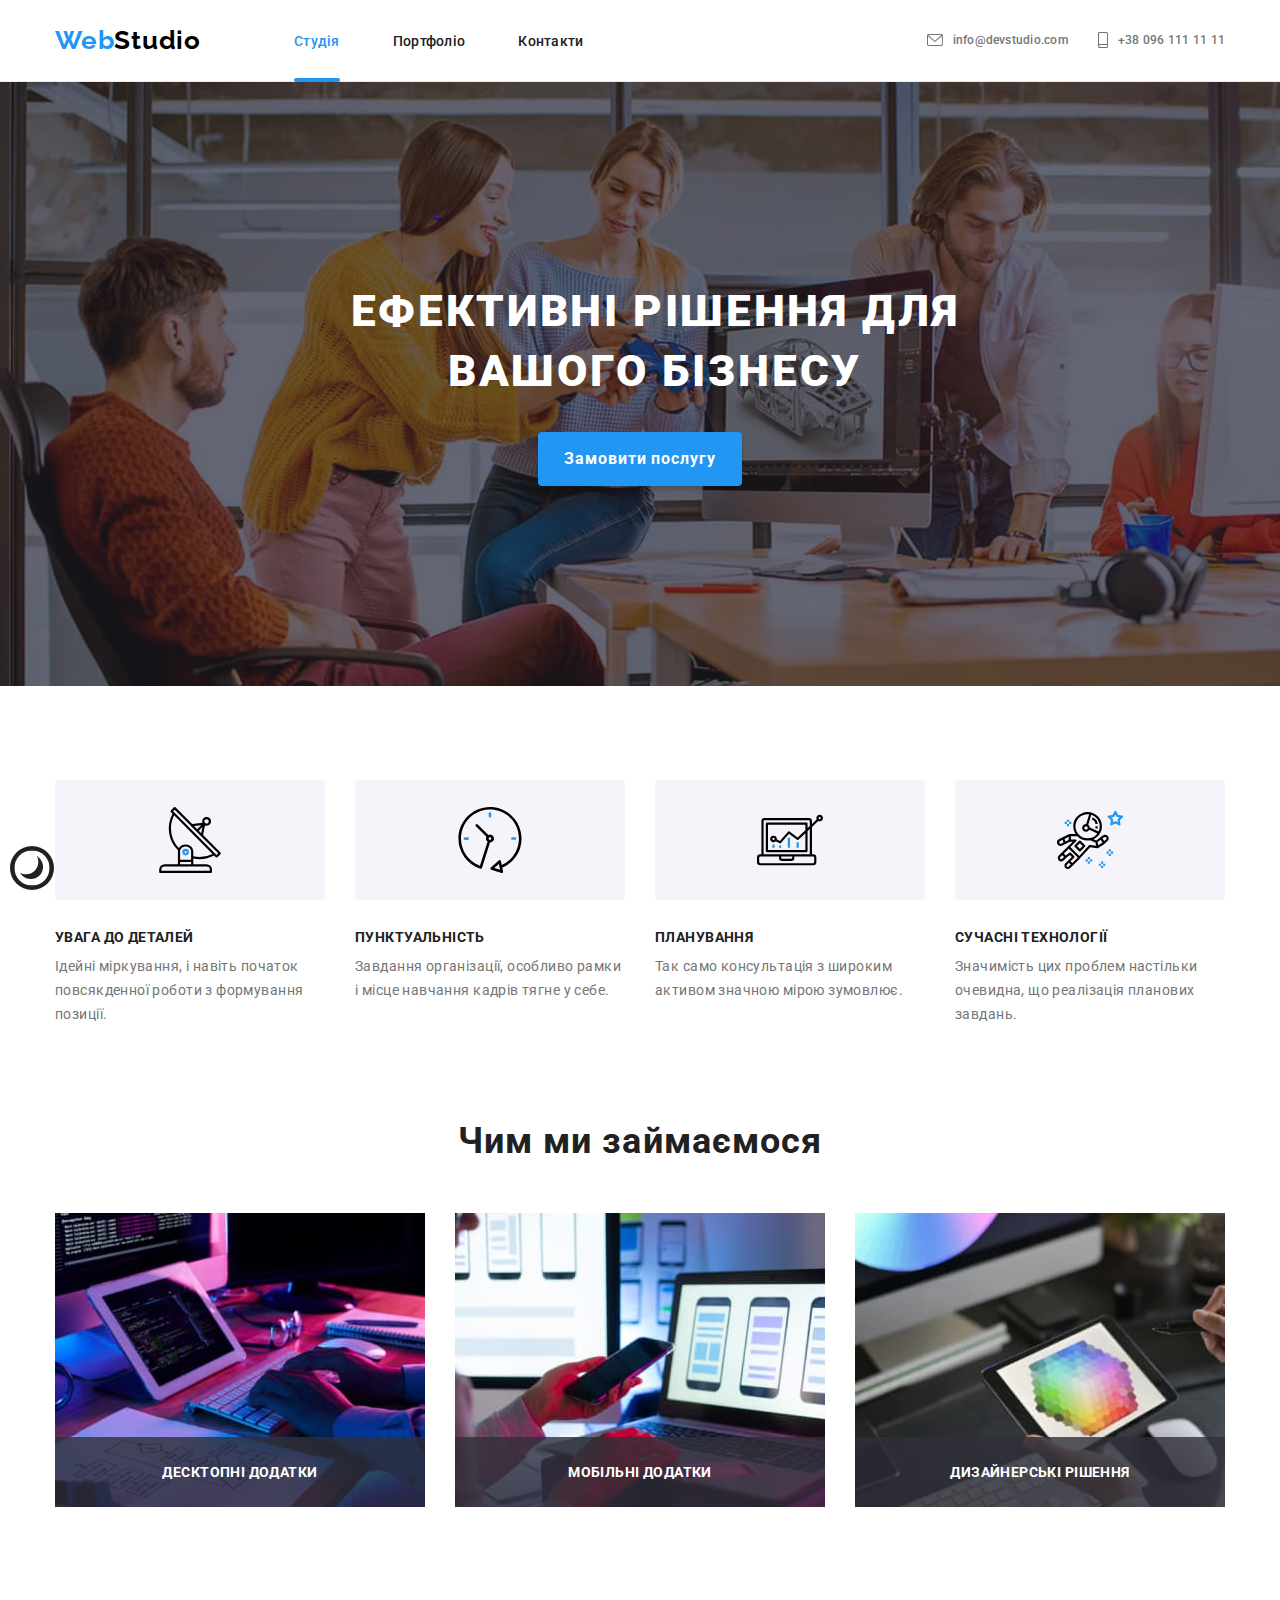
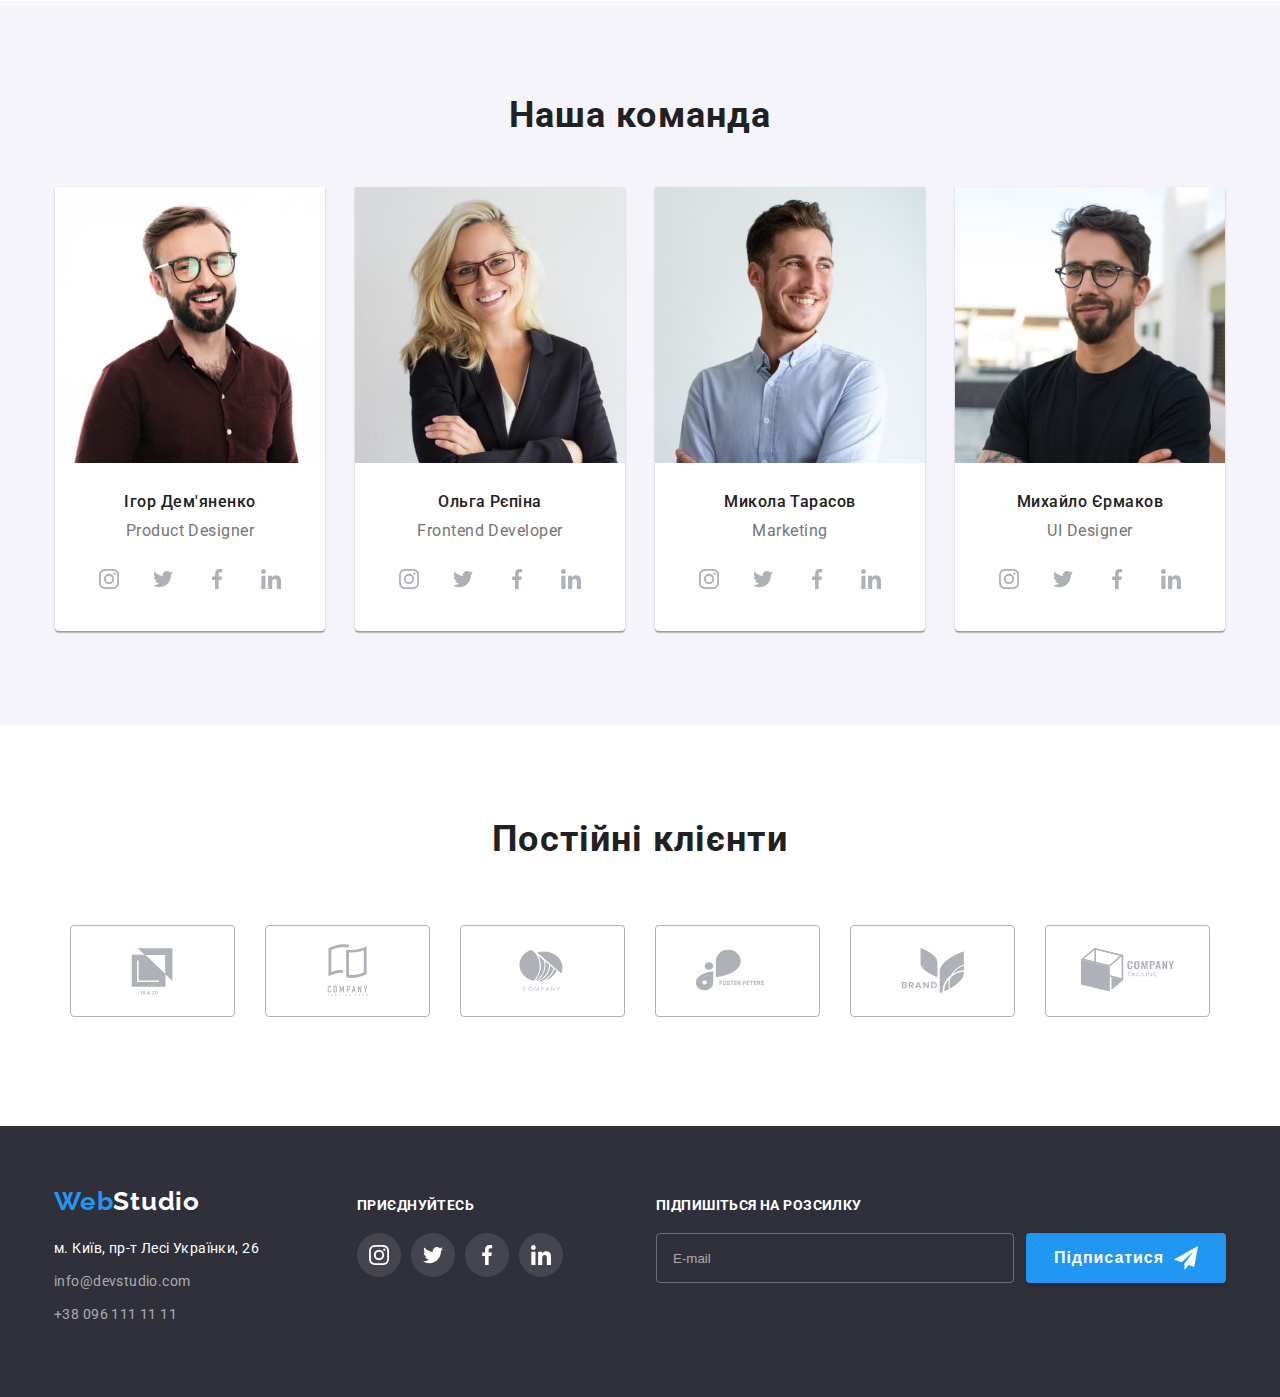
==== commit 9c797678: "hw-08" ====
--- a/index.html
+++ b/index.html
@@ -25,10 +25,10 @@
 		<main>
 			<header class="header">
 				<div class="container header__container">
-					<a href="./index.html" class="logo link"
-						>Web<span class="logo__item">Studio</span></a
-					>
 					<nav class="header__navigation">
+						<a href="./index.html" class="logo link"
+							>Web<span class="logo__item">Studio</span></a
+						>
 						<ul class="header__list list">
 							<li class="header__item">
 								<a
--- a/css/main.min.css
+++ b/css/main.min.css
@@ -1 +1 @@
-:root{--primary-text-color: #757575;--gray-color: #afb1b8;--secondary-text-color: #212121;--background-body-color: #ffffff;--white-color: #ffffff;--black-color: #000000;--background-team-color: #f5f4fa;--background-hero-color: #2f303a;--accent-color: #2196f3;--button-active-color: #188ce8;--footer-mail-tel-color: rgba(255, 255, 255, 0.6);--header-line-color: #ececec;--logo-item-color: black;--logo-item-inverse-color: white;--advances-icon-color: black;--portfolio-card-border-color: #eeeeee;--modal-forms-border-color: rgba(33, 33, 33, 0.2);--current-theme: url(../images/dark-theme.svg)}:root[data-theme=dark]{--primary-text-color: #757575;--gray-color: #6e6e70;--secondary-text-color: #ffffff;--background-body-color: #212121;--white-color: #ffffff;--black-color: #000000;--background-team-color: #181818;--background-hero-color: #161616;--accent-color: #2196f3;--button-active-color: #188ce8;--footer-mail-tel-color: rgba(255, 255, 255, 0.6);--header-line-color: #161616;--logo-item-color: white;--logo-item-inverse-color: white;--advances-icon-color: #757575;--portfolio-card-border-color: #181818;--modal-forms-border-color: rgba(255, 255, 255, 0.2);--current-theme: url(../images/light-theme.svg)}.visually-hidden{position:absolute;white-space:nowrap;width:1px;height:1px;overflow:hidden;border:0;padding:0;clip:rect(0 0 0 0);-webkit-clip-path:inset(50%);clip-path:inset(50%);margin:-1px}.is-hidden{opacity:0;pointer-events:none;visibility:hidden}.no-scroll{overflow:hidden}p,h1,h2,h3,h4,h5{margin:0}ul,ol{margin:0;padding-left:0}button{cursor:pointer}body{font-family:"Roboto",sans-serif;color:var(--secondary-text-color);background-color:var(--background-body-color);transition:background-color 250ms cubic-bezier(0.4, 0, 0.2, 1)}img{display:block;max-width:100%;height:auto}*{margin:0;padding:0;list-style:none;box-sizing:border-box}.list{list-style:none}.section{padding:94px 0px}.container{margin:0 auto;padding:0px 15px}@media screen and (min-width: 480px){.container{width:480px}}@media screen and (min-width: 768px){.container{width:768px}}@media screen and (min-width: 1200px){.container{width:1200px}}.link{text-decoration:none;transition:color 250ms cubic-bezier(0.4, 0, 0.2, 1)}.link:hover,.link:focus{color:var(--accent-color)}.logo{font-family:"Raleway",sans-serif;font-style:normal;font-weight:700;font-size:26px;line-height:1.19;letter-spacing:.03em;color:var(--accent-color);padding:25px 0px;display:flex;align-items:center;transition:color 250ms cubic-bezier(0.4, 0, 0.2, 1)}@media screen and (max-width: 1199px){.logo{justify-content:center}}.logo .logo__item{color:var(--logo-item-color);transition:color 250ms cubic-bezier(0.4, 0, 0.2, 1)}.logo--inverse{padding:0}.logo--inverse .logo__item--inverse{color:var(--logo-item-inverse-color)}.title{font-weight:700;font-size:36px;line-height:1.16;text-align:center;letter-spacing:.03em;color:var(--secondary-text-color);margin-bottom:50px;transition:color 250ms cubic-bezier(0.4, 0, 0.2, 1)}.contact-mail,.contact-tel{font-weight:400}.contact-mail:hover,.contact-mail:focus,.contact-tel:hover,.contact-tel:focus{color:var(--accent-color)}.contact-mail--header,.contact-tel--header{font-weight:500;font-size:14px;line-height:16px;letter-spacing:.02em;color:var(--primary-text-color);display:flex;align-items:center}.contact-mail--header .mail__icon,.contact-tel--header .mail__icon{fill:currentColor;margin-right:10px}@media screen and (max-width: 767px){.contact-mail--header .mail__icon,.contact-tel--header .mail__icon{display:none}}.contact-mail--header .tel__icon,.contact-tel--header .tel__icon{fill:currentColor;margin-right:10px}@media screen and (max-width: 767px){.contact-mail--header .tel__icon,.contact-tel--header .tel__icon{display:none}}@media screen and (max-width: 767px){.menu__contacts{display:flex;flex-direction:column-reverse}.contact-tel--header{padding:0;font-weight:500;font-size:34px;line-height:40px;letter-spacing:.02em}}@media screen and (max-width: 767px)and (max-width: 767px){.contact-tel--header{margin-bottom:32px}}@media screen and (max-width: 767px){.contact-mail--header{padding:0;font-weight:500;font-size:24px;line-height:28px;letter-spacing:.02em}}.contact-mail--footer,.contact-tel--footer{font-weight:400;font-size:14px;line-height:1.71;letter-spacing:.03em;color:var(--footer-mail-tel-color)}.soc{display:flex;justify-content:center;gap:10px}.soc .soc__link{width:100%;height:100%;border-radius:50%;display:flex;align-items:center;justify-content:center}.soc .soc__link:hover,.soc .soc__link:focus{background-color:var(--accent-color)}.team__soc{display:flex;justify-content:center;gap:10px}.team__soc .soc__item{width:44px;height:44px}.team__soc .soc__link{transition:background-color 250ms cubic-bezier(0.4, 0, 0.2, 1)}.team__soc .soc__link:hover .soc__icon,.team__soc .soc__link:focus .soc__icon{fill:#fff}.team__soc .soc__icon{fill:var(--gray-color);transition:fill 250ms cubic-bezier(0.4, 0, 0.2, 1)}.soc__title{font-weight:700;font-size:14px;line-height:16px;letter-spacing:.03em;text-transform:uppercase;color:var(--white-color);margin-bottom:20px}.footer__soc{margin-bottom:60px}.footer__soc .soc__list{display:flex;justify-content:center;gap:10px}.footer__soc .soc__item{width:44px;height:44px}.footer__soc .soc__link{background-color:rgba(255,255,255,.1);transition:background-color 250ms cubic-bezier(0.4, 0, 0.2, 1)}.footer__soc .soc__icon{fill:var(--white-color)}.menu__soc .soc__link{font-size:18px;line-height:22px;letter-spacing:.02em;color:var(--accent-color)}.menu__soc .soc__item:not(:last-child){padding-right:10px;border-right:1px solid rgba(33,33,33,.2)}.header{position:relative;border-bottom:1px solid var(--header-line-color);transition:color 250ms cubic-bezier(0.4, 0, 0.2, 1),border-color 250ms cubic-bezier(0.4, 0, 0.2, 1)}.header__container{display:flex;justify-content:space-between}.header__list{display:flex;gap:51px}@media screen and (max-width: 767px){.header__list{display:none}}@media screen and (min-width: 1200px){.header__list{gap:53px}}@media screen and (min-width: 768px){.header__link{font-weight:500;font-size:14px;line-height:16px;letter-spacing:.02em;color:var(--secondary-text-color);padding:32px 0px}.header__link--current{position:relative;color:var(--accent-color)}.header__link--current::after{position:absolute;display:block;content:"";width:100%;height:4px;bottom:-1px;background-color:var(--accent-color);border-radius:2px}}.header__contacts{display:flex;flex-direction:column;justify-content:center;align-items:center;gap:10px}@media screen and (min-width: 1200px){.header__contacts{flex-direction:row;gap:30px}}@media screen and (max-width: 1199px){.header__contacts{align-items:flex-start}}@media screen and (max-width: 767px){.header__contacts{display:none}}.header__navigation{display:flex;align-items:center}.menu__item{text-align:left}.menu__item:not(:last-child){padding-bottom:32px}.menu__link{font-weight:500;font-size:40px;line-height:47px;letter-spacing:.02em;color:var(--secondary-text-color);padding:32px 0px}.menu__link--current{position:relative;color:var(--accent-color)}.menu__contacts{margin-bottom:64px}@media screen and (max-width: 767px){.menu__btn-close{position:absolute;display:inline-block;margin:0;padding:0;background-color:rgba(0,0,0,0);border:none;top:10px;right:15px;fill:var(--secondary-text-color)}}.menu__btn-open{background-color:rgba(0,0,0,0);border:none;fill:var(--secondary-text-color)}@media screen and (min-width: 768px){.menu__btn-open{display:none}}.menu__container{display:none}@media screen and (max-width: 767px){.menu__container{position:fixed;width:100%;height:100vh;z-index:1;top:0;left:0;background-color:var(--background-body-color);padding:40px;display:flex;flex-direction:column;justify-content:space-between}}.hero{padding:118px 60px;background-color:#c4c4c4;color:var(--white-color);background-image:linear-gradient(rgba(47, 48, 58, 0.4), rgba(47, 48, 58, 0.4)),url(../images/hero-mobile@2x.jpg);background-repeat:no-repeat;background-size:cover;text-align:center;margin:0 auto}@media screen and (min-width: 768px){.hero{background-image:linear-gradient(rgba(47, 48, 58, 0.4), rgba(47, 48, 58, 0.4)),url(../images/hero-tablet@2x.jpg);padding:118px 204px}}@media screen and (min-width: 1200px){.hero{background-image:linear-gradient(rgba(47, 48, 58, 0.4), rgba(47, 48, 58, 0.4)),url(../images/hero@2x.jpg);padding:200px 0px}}@media screen and (min-width: 480px){.hero{width:480px}}@media screen and (min-width: 768px){.hero{width:100%}}@media screen and (min-width: 1200px){.hero{max-width:1600px}}@media screen and (min-width: 480px){.hero__container{max-width:360px}}@media screen and (min-width: 1200px){.hero__container{max-width:696px}}.hero__title{font-weight:900;min-height:84px;line-height:1.36;text-align:center;letter-spacing:.06em;text-transform:uppercase;color:var(--white-color)}@media screen and (min-width: 768px){.hero__title{width:360px}}@media screen and (max-width: 1199px){.hero__title{font-size:26px}}@media screen and (min-width: 1200px){.hero__title{font-size:44px;width:696px}}.hero__btn{background-color:var(--accent-color);box-shadow:0px 4px 4px rgba(0,0,0,.15);border-radius:4px;border-color:rgba(0,0,0,0);cursor:pointer;padding:10px 24px;font-family:"Roboto";font-style:normal;font-weight:700;font-size:16px;line-height:1.87;text-align:center;letter-spacing:.06em;color:var(--white-color);margin-top:30px;transition:background-color 250ms cubic-bezier(0.4, 0, 0.2, 1),box-shadow 250ms cubic-bezier(0.4, 0, 0.2, 1)}.hero__btn:hover,.hero__btn:focus{background-color:var(--button-active-color);box-shadow:0px 4px 4px rgba(0,0,0,.15)}@media screen and (min-width: 768px){.advances__list{display:flex;gap:30px;flex-wrap:wrap}}@media screen and (max-width: 767px){.advances__item{margin-bottom:30px}}@media screen and (min-width: 768px){.advances__item{max-width:354px}}@media screen and (min-width: 1200px){.advances__item{max-width:270px;margin-bottom:0}}.advances__title{font-weight:700;font-size:14px;line-height:1.14;letter-spacing:.03em;text-align:center;text-transform:uppercase;color:var(--secondary-text-color);margin-bottom:10px;transition:color 250ms cubic-bezier(0.4, 0, 0.2, 1)}.advances__paragraph{font-size:14px;line-height:1.71;letter-spacing:.03em;color:var(--primary-text-color)}.advances__icon-bg{background-color:var(--background-team-color);padding:25px 102px;margin-bottom:30px;border-radius:4px;display:flex;justify-content:center;transition:background-color 250ms cubic-bezier(0.4, 0, 0.2, 1)}.advances__icon{fill:var(--advances-icon-color);transition:fill 250ms cubic-bezier(0.4, 0, 0.2, 1)}.specification{padding-top:0}@media screen and (max-width: 1199px){.specification{display:none}}.specification__list{display:flex;justify-content:center;gap:30px}.specification__thumb{position:absolute;left:0;bottom:0;width:100%;height:70px;background-color:rgba(47,48,58,.8);display:flex;justify-content:center;align-items:center}.specification__thumb{font-weight:700;font-size:14px;line-height:16px;text-align:center;letter-spacing:.03em;text-transform:uppercase;color:#fff}.specification__item{position:relative}.team{background:var(--background-team-color);transition:background-color 250ms cubic-bezier(0.4, 0, 0.2, 1)}@media screen and (min-width: 768px){.team__list{display:flex;gap:30px;flex-wrap:wrap}}.team__item{background:var(--background-body-color);box-shadow:0px 1px 3px rgba(0,0,0,.12),0px 1px 1px rgba(0,0,0,.14),0px 2px 1px rgba(0,0,0,.2);border-radius:0px 0px 4px 4px;transition:background-color 250ms cubic-bezier(0.4, 0, 0.2, 1)}@media screen and (min-width: 768px){.team__item{max-width:354px}}@media screen and (min-width: 1200px){.team__item{max-width:270px}}@media screen and (max-width: 767px){.team__item:not(:last-child){margin-bottom:30px}}.team__content{padding:30px 0px}.team__member{font-weight:500;font-size:16px;line-height:1.18;text-align:center;letter-spacing:.03em;color:var(--secondary-text-color);margin-bottom:10px;transition:color 250ms cubic-bezier(0.4, 0, 0.2, 1)}.team__text{font-weight:400;font-size:16px;line-height:1.18;text-align:center;letter-spacing:.03em;color:var(--primary-text-color);margin-bottom:16px}.clients__list{display:flex;gap:30px}@media screen and (max-width: 1199px){.clients__list{flex-wrap:wrap;margin:-15px;gap:0}}@media screen and (max-width: 1199px){.clients__item{width:calc(50% - 30px);margin:15px}}@media screen and (min-width: 1200px){.clients__item{width:170px}}.clients__link{height:92px;border:1px solid var(--gray-color);border-radius:4px;display:flex;align-items:center;justify-content:center;transition:border-color 250ms cubic-bezier(0.4, 0, 0.2, 1)}.clients__link:hover,.clients__link:focus{border-color:var(--accent-color)}.clients__link:hover .clients__icon,.clients__link:focus .clients__icon{fill:var(--accent-color)}.clients__icon{fill:var(--gray-color);transition:fill 250ms cubic-bezier(0.4, 0, 0.2, 1)}.filters__list{display:flex;flex-wrap:wrap;gap:8px;margin-bottom:50px}@media screen and (min-width: 768px){.filters__list{justify-content:center}}.filter__btn{font-family:"Roboto";font-style:normal;background-color:var(--background-team-color);color:var(--secondary-text-color);border-radius:4px;border-color:rgba(0,0,0,0);cursor:pointer;font-weight:500;font-size:16px;line-height:1.62;text-align:center;letter-spacing:.03em;padding:6px 22px;transition:background-color 250ms cubic-bezier(0.4, 0, 0.2, 1),box-shadow 250ms cubic-bezier(0.4, 0, 0.2, 1),color 250ms cubic-bezier(0.4, 0, 0.2, 1)}.filter__btn:hover,.filter__btn:focus{background-color:var(--accent-color);color:var(--white-color);box-shadow:0px 3px 1px rgba(0,0,0,.1),0px 1px 2px rgba(0,0,0,.08),0px 2px 2px rgba(0,0,0,.12);border-radius:4px;font-weight:500;font-size:16px;line-height:1.62;text-align:center;letter-spacing:.03em}.portfolio__list{display:flex;flex-wrap:wrap;margin-left:-30px;margin-top:-30px}.portfolio__item{margin-left:30px;margin-top:30px}@media screen and (max-width: 767px){.portfolio__item{flex-basis:calc(100% - 30px)}}@media screen and (min-width: 768px){.portfolio__item{flex-basis:calc(50% - 30px)}}@media screen and (min-width: 1199px){.portfolio__item{flex-basis:calc(33.3333333333% - 30px)}}.portfolio__link{background:var(--background-body-color);text-decoration:none;display:block;transition:box-shadow 250ms cubic-bezier(0.4, 0, 0.2, 1),background-color 250ms cubic-bezier(0.4, 0, 0.2, 1)}.portfolio__link:hover,.portfolio__link:focus{box-shadow:0px 1px 1px rgba(0,0,0,.12),0px 4px 4px rgba(0,0,0,.06),1px 4px 6px rgba(0,0,0,.16)}.portfolio__link:hover .thumb__content,.portfolio__link:focus .thumb__content{transform:translateY(0px)}.portfolio__thumb{overflow:hidden;position:relative}.thumb__content{position:absolute;content:"";width:100%;height:100%;background-color:rgba(33,150,243,.9);font-weight:400;font-size:18px;line-height:28px;letter-spacing:.03em;color:var(--white-color);transform:translateY(300px);transition:transform 250ms cubic-bezier(0.4, 0, 0.2, 1)}@media screen and (max-width: 767px){.thumb__content{padding:77px 24px}}@media screen and (max-width: 1199px){.thumb__content{padding:49px 24px 77px 24px}}@media screen and (min-width: 1200px){.thumb__content{padding:63px 24px}}.portfolio__title{font-weight:700;font-size:18px;line-height:2;letter-spacing:.06em;color:var(--secondary-text-color);margin-bottom:4px;transition:color 250ms cubic-bezier(0.4, 0, 0.2, 1)}.portfolio__text{font-weight:400;font-size:16px;line-height:1.87;letter-spacing:.03em;color:var(--primary-text-color)}.card__content{padding:20px 24px;transition:border-color 250ms cubic-bezier(0.4, 0, 0.2, 1);border-left:1px solid var(--portfolio-card-border-color);border-right:1px solid var(--portfolio-card-border-color);border-bottom:1px solid var(--portfolio-card-border-color)}@media screen and (min-width: 768px)and (max-width: 1199px){.portfolio__item:nth-child(1) .card__content{min-height:146px}.portfolio__item:nth-child(2) .card__content{min-height:146px}}.footer{background-color:var(--background-hero-color);padding:60px 0px;width:100%;transition:background-color 250ms cubic-bezier(0.4, 0, 0.2, 1)}.footer__container{display:flex;flex-direction:column}@media screen and (max-width: 1199px){.footer__container{text-align:center}}@media screen and (min-width: 1200px){.footer__container{gap:93px;flex-direction:row;justify-content:center;align-items:baseline}}.footer__content{display:flex;flex-direction:column}@media screen and (max-width: 767px){.footer__content{align-items:center}}@media screen and (min-width: 768px){.footer__content{flex-direction:row;gap:165px;justify-content:center}}@media screen and (min-width: 1200px){.footer__content{gap:93px;align-items:baseline}}.address{font-style:normal;margin-top:20px}.address__content{width:210px}.footer__address{font-size:14px;line-height:1.71;letter-spacing:.03em;color:var(--white-color)}@media screen and (max-width: 1199px){.footer__list{margin-bottom:60px}}.footer__item:not(:first-child){margin-top:9px}.forms__title{font-weight:700;font-size:14px;line-height:16px;letter-spacing:.03em;text-transform:uppercase;color:#fff;margin-bottom:20px}@media screen and (min-width: 1200px){.footer__form{display:flex;gap:12px}}.form__email-input{padding:15px 16px;border:1px solid rgba(255,255,255,.3);border-radius:4px;background-color:rgba(0,0,0,0);color:rgba(255,255,255,.6);transition:border-color 250ms cubic-bezier(0.4, 0, 0.2, 1)}@media screen and (max-width: 767px){.form__email-input{width:100%}}@media screen and (min-width: 678px){.form__email-input{width:450px}}@media screen and (min-width: 1200px){.form__email-input{width:358px}}@media screen and (max-width: 1199px){.form__email-input{margin-bottom:20px}}.form__email-input:focus{border-color:var(--accent-color);outline:none}.form__email-input::-moz-placeholder{color:rgba(255,255,255,.6)}.form__email-input:-ms-input-placeholder{color:rgba(255,255,255,.6)}.form__email-input::placeholder{color:rgba(255,255,255,.6)}.form__subscribe-btn{margin:0 auto;width:200px;height:50px;background:var(--accent-color);box-shadow:0px 4px 4px rgba(0,0,0,.15);border-color:rgba(0,0,0,0);border-radius:4px;font-weight:700;font-size:16px;line-height:30px;text-align:center;letter-spacing:.06em;color:#fff;display:flex;justify-content:center;align-items:center;gap:10px;transition:background-color 250ms cubic-bezier(0.4, 0, 0.2, 1)}.form__subscribe-btn:hover,.form__subscribe-btn:focus{background-color:var(--button-active-color)}.subscribe-btn__icon-send{width:24px;height:24px;fill:#fff}.backdrop{position:fixed;top:0;left:0;width:100%;height:100%;padding:0px 15px;background-color:rgba(0,0,0,.2);transition:opacity 250ms cubic-bezier(0.4, 0, 0.2, 1),visibility 250ms cubic-bezier(0.4, 0, 0.2, 1);opacity:1;visibility:visible}.backdrop.is-hidden{opacity:0;pointer-events:none;visibility:hidden}.backdrop.is-hidden .modal{transform:translate(-50%, -50%) scale(0.5)}.modal{position:absolute;top:50%;left:50%;width:100%;max-width:450px;min-height:581px;padding:40px 40px;border-radius:4px;background-color:var(--background-body-color);box-shadow:0px 1px 3px rgba(0,0,0,.12),0px 1px 1px rgba(0,0,0,.14),0px 2px 1px rgba(0,0,0,.2);transition:transform 250ms cubic-bezier(0.4, 0, 0.2, 1),background-color 250ms cubic-bezier(0.4, 0, 0.2, 1);transform:translate(-50%, -50%) scale(1)}@media screen and (min-width: 1200px){.modal{max-width:528px}}.modal__close-btn{position:absolute;top:8px;right:8px;width:30px;height:30px;border-radius:50%;background-color:rgba(0,0,0,0);border:1px solid rgba(0,0,0,.1)}.modal__close-btn:hover .close-btn__close-icon,.modal__close-btn:focus .close-btn__close-icon{fill:var(--accent-color)}.close-btn__close-icon{position:absolute;top:50%;left:50%;transform:translate(-50%, -50%);width:11px;height:11px;fill:var(--secondary-text-color);transition:fill 250ms cubic-bezier(0.4, 0, 0.2, 1)}.modal__title{font-weight:700;font-size:20px;line-height:23px;text-align:center;letter-spacing:.03em;color:var(--secondary-text-color);margin-bottom:12px;transition:color 250ms cubic-bezier(0.4, 0, 0.2, 1)}@media screen and (max-width: 1199px){.modal__title{line-height:30px}}.form__field{position:relative;margin-bottom:10px;height:58px}.form__field-comment{min-height:120px}.form__field-checkbox{display:flex;justify-content:center;align-items:center;margin-top:20px}.form__label{font-weight:400;font-size:12px;line-height:14px;letter-spacing:.01em;color:var(--gray-color);transition:color 250ms cubic-bezier(0.4, 0, 0.2, 1)}.modal__form{border:1px solid var(--modal-forms-border-color);background-color:rgba(0,0,0,0);border-radius:4px;width:100%;height:40px;padding:14px 30px;padding-left:40px;font-weight:400;font-size:14px;line-height:14px;letter-spacing:.01em;margin-top:4px;transition:border-color 250ms cubic-bezier(0.4, 0, 0.2, 1)}.modal__form:focus{border-color:var(--accent-color);outline:none}.modal__form:focus+.form__icon{fill:var(--accent-color)}.form__icon{position:absolute;display:inline-block;width:18px;height:18px;top:34px;left:12px;fill:var(--secondary-text-color);transition:fill 250ms cubic-bezier(0.4, 0, 0.2, 1),border-color 250ms cubic-bezier(0.4, 0, 0.2, 1)}.modal__comment{resize:none;display:block;width:100%;height:120px;border-radius:4px;padding:12px 16px;margin-bottom:0}.modal__comment::-moz-placeholder{font-weight:400;font-size:12px;line-height:14px;letter-spacing:.01em;color:rgba(117,117,117,.5)}.modal__comment:-ms-input-placeholder{font-weight:400;font-size:12px;line-height:14px;letter-spacing:.01em;color:rgba(117,117,117,.5)}.modal__comment::placeholder{font-weight:400;font-size:12px;line-height:14px;letter-spacing:.01em;color:rgba(117,117,117,.5)}.modal__checkbox{-webkit-appearance:none;-moz-appearance:none;appearance:none;position:absolute}.modal__checkbox:checked+.custom-checkbox{background-color:var(--accent-color);border-color:rgba(0,0,0,0);background-image:url(../images/mark.svg);background-size:contain;background-origin:border-box}.modal__checkbox:focus+.custom-checkbox{border-color:var(--accent-color)}.checkbox__label{display:flex;align-items:center;position:relative;font-weight:400;font-size:14px;line-height:24px;letter-spacing:.03em;color:var(--gray-color);transition:color 250ms cubic-bezier(0.4, 0, 0.2, 1)}@media screen and (max-width: 1199px){.checkbox__label{font-size:12px;line-height:14px}}.custom-checkbox{display:inline-block;width:16px;height:16px;border:2px solid var(--secondary-text-color);border-radius:2px;background-color:rgba(0,0,0,0);margin-right:7px;transition:background-color 250ms cubic-bezier(0.4, 0, 0.2, 1),border-color 250ms cubic-bezier(0.4, 0, 0.2, 1)}.license-link{color:var(--accent-color)}.modal__submit-btn{background:var(--accent-color);box-shadow:0px 4px 4px rgba(0,0,0,.15);border-radius:4px;border-color:rgba(0,0,0,0);font-weight:700;font-size:16px;line-height:30px;text-align:center;letter-spacing:.06em;color:#fff;padding:10px 52px;width:200px;height:50px;margin-top:30px;display:block;margin-left:auto;margin-right:auto;transition:background-color 250ms cubic-bezier(0.4, 0, 0.2, 1)}.modal__submit-btn:hover,.modal__submit-btn:focus{background-color:#188ce8}.switch-theme{position:fixed;bottom:10px;left:10px;transition:background-color 250ms cubic-bezier(0.4, 0, 0.2, 1)}.switch-theme-slider{position:absolute;visibility:hidden}.custom-switch-theme{display:block;cursor:pointer;width:44px;height:44px;border-radius:22px;background-color:var(--secondary-text-color);transition:background-color 250ms cubic-bezier(0.4, 0, 0.2, 1)}.custom-switch-theme::after{content:"";display:block;position:relative;top:50%;transform:translateY(-50%) scale(0.8);width:44px;height:44px;border-radius:50%;background-image:var(--current-theme);background-size:80%;background-position:center;background-repeat:no-repeat;background-color:var(--background-body-color);transition:background-color 250ms cubic-bezier(0.4, 0, 0.2, 1)}.switch-theme-slider:checked+.custom-switch-theme{background-color:var(--secondary-text-color)}.switch-theme-slider:checked+.custom-switch-theme::after{background-image:var(--current-theme);background-color:var(--background-body-color)}/*# sourceMappingURL=main.min.css.map */+:root{--primary-text-color: #757575;--gray-color: #afb1b8;--secondary-text-color: #212121;--background-body-color: #ffffff;--white-color: #ffffff;--black-color: #000000;--background-team-color: #f5f4fa;--background-hero-color: #2f303a;--accent-color: #2196f3;--button-active-color: #188ce8;--footer-mail-tel-color: rgba(255, 255, 255, 0.6);--header-line-color: #ececec;--logo-item-color: black;--logo-item-inverse-color: white;--advances-icon-color: black;--portfolio-card-border-color: #eeeeee;--modal-forms-border-color: rgba(33, 33, 33, 0.2);--current-theme: url(../images/dark-theme.svg)}:root[data-theme=dark]{--primary-text-color: #757575;--gray-color: #6e6e70;--secondary-text-color: #ffffff;--background-body-color: #212121;--white-color: #ffffff;--black-color: #000000;--background-team-color: #181818;--background-hero-color: #161616;--accent-color: #2196f3;--button-active-color: #188ce8;--footer-mail-tel-color: rgba(255, 255, 255, 0.6);--header-line-color: #161616;--logo-item-color: white;--logo-item-inverse-color: white;--advances-icon-color: #757575;--portfolio-card-border-color: #181818;--modal-forms-border-color: rgba(255, 255, 255, 0.2);--current-theme: url(../images/light-theme.svg)}.visually-hidden{position:absolute;white-space:nowrap;width:1px;height:1px;overflow:hidden;border:0;padding:0;clip:rect(0 0 0 0);-webkit-clip-path:inset(50%);clip-path:inset(50%);margin:-1px}.is-hidden{opacity:0;pointer-events:none;visibility:hidden}.no-scroll{overflow:hidden}p,h1,h2,h3,h4,h5{margin:0}ul,ol{margin:0;padding-left:0}button{cursor:pointer}body{font-family:"Roboto",sans-serif;color:var(--secondary-text-color);background-color:var(--background-body-color);transition:background-color 250ms cubic-bezier(0.4, 0, 0.2, 1)}img{display:block;max-width:100%;height:auto}*{margin:0;padding:0;list-style:none;box-sizing:border-box}.list{list-style:none}.section{padding:94px 0px}@media screen and (max-width: 1199px){.section{padding:60px 0px}}.container{margin:0 auto;padding:0px 15px}@media screen and (min-width: 480px){.container{width:480px}}@media screen and (min-width: 768px){.container{width:768px}}@media screen and (min-width: 1200px){.container{width:1200px}}.link{text-decoration:none;transition:color 250ms cubic-bezier(0.4, 0, 0.2, 1)}.link:hover,.link:focus{color:var(--accent-color)}.logo{font-family:"Raleway",sans-serif;font-style:normal;font-weight:700;font-size:26px;line-height:1.19;letter-spacing:.03em;color:var(--accent-color);padding:25px 0px;display:flex;align-items:center;transition:color 250ms cubic-bezier(0.4, 0, 0.2, 1)}@media screen and (max-width: 1199px){.logo{justify-content:center}}.logo .logo__item{color:var(--logo-item-color);transition:color 250ms cubic-bezier(0.4, 0, 0.2, 1)}.logo--inverse{padding:0}.logo--inverse .logo__item--inverse{color:var(--logo-item-inverse-color)}.title{font-weight:700;font-size:36px;line-height:1.16;text-align:center;letter-spacing:.03em;color:var(--secondary-text-color);margin-bottom:50px;transition:color 250ms cubic-bezier(0.4, 0, 0.2, 1)}@media screen and (max-width: 1199px){.title{font-size:28px;margin-bottom:30px}}.contact-mail,.contact-tel{font-weight:400}.contact-mail:hover,.contact-mail:focus,.contact-tel:hover,.contact-tel:focus{color:var(--accent-color)}.contact-mail--header,.contact-tel--header{font-weight:500;font-size:14px;line-height:16px;letter-spacing:.02em;color:var(--primary-text-color);display:flex;align-items:center}@media screen and (min-width: 768px){.contact-mail--header,.contact-tel--header{font-size:12px}}.contact-mail--header .mail__icon,.contact-tel--header .mail__icon{fill:currentColor;margin-right:10px}@media screen and (max-width: 767px){.contact-mail--header .mail__icon,.contact-tel--header .mail__icon{display:none}}.contact-mail--header .tel__icon,.contact-tel--header .tel__icon{fill:currentColor;margin-right:10px}@media screen and (max-width: 767px){.contact-mail--header .tel__icon,.contact-tel--header .tel__icon{display:none}}@media screen and (max-width: 767px){.menu__contacts{display:flex;flex-direction:column-reverse}.contact-tel--header{padding:0;font-weight:500;font-size:34px;line-height:40px;letter-spacing:.02em}}@media screen and (max-width: 767px)and (max-width: 767px){.contact-tel--header{margin-bottom:32px}}@media screen and (max-width: 767px){.contact-mail--header{padding:0;font-weight:500;font-size:24px;line-height:28px;letter-spacing:.02em}}.contact-mail--footer,.contact-tel--footer{font-weight:400;font-size:14px;line-height:1.71;letter-spacing:.03em;color:var(--footer-mail-tel-color)}.soc{display:flex;justify-content:center;gap:10px}.soc .soc__link{width:100%;height:100%;border-radius:50%;display:flex;align-items:center;justify-content:center}.soc .soc__link:hover,.soc .soc__link:focus{background-color:var(--accent-color)}.team__soc{display:flex;justify-content:center;gap:10px}.team__soc .soc__item{width:44px;height:44px}.team__soc .soc__link{transition:background-color 250ms cubic-bezier(0.4, 0, 0.2, 1)}.team__soc .soc__link:hover .soc__icon,.team__soc .soc__link:focus .soc__icon{fill:#fff}.team__soc .soc__icon{fill:var(--gray-color);transition:fill 250ms cubic-bezier(0.4, 0, 0.2, 1)}.soc__title{font-weight:700;font-size:14px;line-height:16px;letter-spacing:.03em;text-transform:uppercase;color:var(--white-color);margin-bottom:20px}.footer__soc{margin-bottom:60px}.footer__soc .soc__list{display:flex;justify-content:center;gap:10px}.footer__soc .soc__item{width:44px;height:44px}.footer__soc .soc__link{background-color:rgba(255,255,255,.1);transition:background-color 250ms cubic-bezier(0.4, 0, 0.2, 1)}.footer__soc .soc__icon{fill:var(--white-color)}.menu__soc{justify-content:left}.menu__soc .soc__link{font-size:18px;line-height:22px;letter-spacing:.02em;color:var(--accent-color)}.menu__soc .soc__item:not(:last-child){padding-right:10px;border-right:1px solid rgba(33,33,33,.2)}.header{position:relative;border-bottom:1px solid var(--header-line-color);transition:color 250ms cubic-bezier(0.4, 0, 0.2, 1),border-color 250ms cubic-bezier(0.4, 0, 0.2, 1)}.header__container{display:flex;justify-content:space-between}.header__list{display:flex;gap:51px}@media screen and (max-width: 767px){.header__list{display:none}}@media screen and (max-width: 1199px){.header__list{margin-left:88px}}@media screen and (min-width: 1200px){.header__list{gap:53px;margin-left:93px}}@media screen and (min-width: 768px){.header__link{font-weight:500;font-size:14px;line-height:16px;letter-spacing:.02em;color:var(--secondary-text-color);padding:32px 0px}.header__link--current{position:relative;color:var(--accent-color)}.header__link--current::after{position:absolute;display:block;content:"";width:100%;height:4px;bottom:-1px;background-color:var(--accent-color);border-radius:2px}}.header__contacts{display:flex;flex-direction:column;justify-content:center;align-items:center;gap:10px}@media screen and (min-width: 1200px){.header__contacts{flex-direction:row;gap:30px}}@media screen and (max-width: 1199px){.header__contacts{align-items:flex-start}}@media screen and (max-width: 767px){.header__contacts{display:none}}.header__navigation{display:flex;align-items:center}.menu__item{text-align:left}.menu__item:not(:last-child){padding-bottom:32px}.menu__link{font-weight:500;font-size:40px;line-height:47px;letter-spacing:.02em;color:var(--secondary-text-color);padding:32px 0px}.menu__link--current{position:relative;color:var(--accent-color)}.menu__contacts{margin-bottom:64px}@media screen and (max-width: 767px){.menu__btn-close{position:absolute;display:inline-block;margin:0;padding:0;background-color:rgba(0,0,0,0);border:none;top:10px;right:15px;fill:var(--secondary-text-color)}}.menu__btn-open{background-color:rgba(0,0,0,0);border:none;fill:var(--secondary-text-color)}@media screen and (min-width: 768px){.menu__btn-open{display:none}}.menu__container{display:none}@media screen and (max-width: 767px){.menu__container{position:fixed;width:100%;height:100vh;z-index:1;top:0;left:0;background-color:var(--background-body-color);padding:40px;display:flex;flex-direction:column;justify-content:space-between}}.hero{padding:118px 60px;background-color:#c4c4c4;color:var(--white-color);padding:118px 60px;background-image:linear-gradient(rgba(47, 48, 58, 0.4), rgba(47, 48, 58, 0.4)),url(../images/hero-mobile.jpg);background-repeat:no-repeat;background-size:cover;text-align:center;margin:0 auto}@media(min-device-pixel-ratio: 2),(-webkit-min-device-pixel-ratio: 2),(min-resolution: 192dpi),(min-resolution: 2dppx){.hero{background-image:linear-gradient(rgba(47, 48, 58, 0.4), rgba(47, 48, 58, 0.4)),url(../images/hero-mobile@2x.jpg)}}@media screen and (min-width: 768px){.hero{background-image:linear-gradient(rgba(47, 48, 58, 0.4), rgba(47, 48, 58, 0.4)),url(../images/hero-tablet.jpg)}}@media screen and (min-width: 768px)and (min-device-pixel-ratio: 2),screen and (min-width: 768px)and (-webkit-min-device-pixel-ratio: 2),screen and (min-width: 768px)and (min-resolution: 192dpi),screen and (min-width: 768px)and (min-resolution: 2dppx){.hero{background-image:linear-gradient(rgba(47, 48, 58, 0.4), rgba(47, 48, 58, 0.4)),url(../images/hero-tablet@2x.jpg)}}@media screen and (min-width: 1200px){.hero{background-image:linear-gradient(rgba(47, 48, 58, 0.4), rgba(47, 48, 58, 0.4)),url(../images/hero.jpg);padding:200px 0px}}@media screen and (min-width: 1200px)and (min-device-pixel-ratio: 2),screen and (min-width: 1200px)and (-webkit-min-device-pixel-ratio: 2),screen and (min-width: 1200px)and (min-resolution: 192dpi),screen and (min-width: 1200px)and (min-resolution: 2dppx){.hero{background-image:linear-gradient(rgba(47, 48, 58, 0.4), rgba(47, 48, 58, 0.4)),url(../images/hero@2x.jpg)}}@media screen and (min-width: 480px){.hero{width:480px}}@media screen and (min-width: 768px){.hero{width:100%}}@media screen and (min-width: 1200px){.hero{max-width:1600px}}@media screen and (min-width: 480px){.hero__container{max-width:360px}}@media screen and (min-width: 1200px){.hero__container{max-width:696px}}.hero__title{font-weight:900;min-height:84px;line-height:1.36;text-align:center;letter-spacing:.06em;text-transform:uppercase;color:var(--white-color)}@media screen and (min-width: 768px){.hero__title{width:360px}}@media screen and (max-width: 1199px){.hero__title{font-size:26px}}@media screen and (min-width: 1200px){.hero__title{font-size:44px;width:696px}}.hero__btn{background-color:var(--accent-color);box-shadow:0px 4px 4px rgba(0,0,0,.15);border-radius:4px;border-color:rgba(0,0,0,0);cursor:pointer;padding:10px 24px;font-family:"Roboto";font-style:normal;font-weight:700;font-size:16px;line-height:1.87;text-align:center;letter-spacing:.06em;color:var(--white-color);margin-top:30px;transition:background-color 250ms cubic-bezier(0.4, 0, 0.2, 1),box-shadow 250ms cubic-bezier(0.4, 0, 0.2, 1)}.hero__btn:hover,.hero__btn:focus{background-color:var(--button-active-color);box-shadow:0px 4px 4px rgba(0,0,0,.15)}@media screen and (min-width: 768px){.advances__list{display:flex;gap:30px;flex-wrap:wrap}}@media screen and (max-width: 767px){.advances__item{margin-bottom:30px}}@media screen and (min-width: 768px){.advances__item{max-width:354px}}@media screen and (min-width: 1200px){.advances__item{max-width:270px;margin-bottom:0}}.advances__title{font-weight:700;font-size:14px;line-height:1.14;letter-spacing:.03em;text-align:center;text-transform:uppercase;color:var(--secondary-text-color);margin-bottom:10px;transition:color 250ms cubic-bezier(0.4, 0, 0.2, 1)}@media screen and (min-width: 768px){.advances__title{text-align:left}}.advances__paragraph{font-size:14px;line-height:1.71;letter-spacing:.03em;color:var(--primary-text-color)}.advances__icon-bg{background-color:var(--background-team-color);padding:25px 102px;margin-bottom:30px;border-radius:4px;display:flex;justify-content:center;transition:background-color 250ms cubic-bezier(0.4, 0, 0.2, 1)}.advances__icon{fill:var(--advances-icon-color);transition:fill 250ms cubic-bezier(0.4, 0, 0.2, 1)}.specification{padding-top:0}@media screen and (max-width: 1199px){.specification{display:none}}.specification__list{display:flex;justify-content:center;gap:30px}.specification__thumb{position:absolute;left:0;bottom:0;width:100%;height:70px;background-color:rgba(47,48,58,.8);display:flex;justify-content:center;align-items:center}.specification__thumb{font-weight:700;font-size:14px;line-height:16px;text-align:center;letter-spacing:.03em;text-transform:uppercase;color:#fff}.specification__item{position:relative}.team{background:var(--background-team-color);transition:background-color 250ms cubic-bezier(0.4, 0, 0.2, 1)}@media screen and (min-width: 768px){.team__list{display:flex;gap:30px;flex-wrap:wrap}}.team__item{background:var(--background-body-color);box-shadow:0px 1px 3px rgba(0,0,0,.12),0px 1px 1px rgba(0,0,0,.14),0px 2px 1px rgba(0,0,0,.2);border-radius:0px 0px 4px 4px;transition:background-color 250ms cubic-bezier(0.4, 0, 0.2, 1)}@media screen and (min-width: 768px){.team__item{max-width:354px}}@media screen and (min-width: 1200px){.team__item{max-width:270px}}@media screen and (max-width: 767px){.team__item:not(:last-child){margin-bottom:30px}}.team__content{padding:30px 0px}.team__member{font-weight:500;font-size:16px;line-height:1.18;text-align:center;letter-spacing:.03em;color:var(--secondary-text-color);margin-bottom:10px;transition:color 250ms cubic-bezier(0.4, 0, 0.2, 1)}.team__text{font-weight:400;font-size:16px;line-height:1.18;text-align:center;letter-spacing:.03em;color:var(--primary-text-color);margin-bottom:16px}.clients__list{display:flex}@media screen and (max-width: 1199px){.clients__list{flex-wrap:wrap;margin:-15px;gap:0}}@media screen and (max-width: 767px){.clients__item{width:calc(50% - 30px);margin:15px}}@media screen and (min-width: 768px){.clients__item{width:calc(33.3333% - 30px);margin:15px}}@media screen and (min-width: 1200px){.clients__item{width:170px}}.clients__link{height:92px;border:1px solid var(--gray-color);border-radius:4px;display:flex;align-items:center;justify-content:center;transition:border-color 250ms cubic-bezier(0.4, 0, 0.2, 1)}.clients__link:hover,.clients__link:focus{border-color:var(--accent-color)}.clients__link:hover .clients__icon,.clients__link:focus .clients__icon{fill:var(--accent-color)}.clients__icon{fill:var(--gray-color);transition:fill 250ms cubic-bezier(0.4, 0, 0.2, 1)}.filters__list{display:flex;flex-wrap:wrap;gap:8px}@media screen and (min-width: 768px){.filters__list{justify-content:center}}@media screen and (max-width: 767px){.filters__list{margin-bottom:40px}}@media screen and (min-width: 768px){.filters__list{margin-bottom:30px}}@media screen and (min-width: 1200px){.filters__list{margin-bottom:50px}}.filter__btn{font-family:"Roboto";font-style:normal;background-color:var(--background-team-color);color:var(--secondary-text-color);border-radius:4px;border-color:rgba(0,0,0,0);cursor:pointer;font-weight:500;font-size:16px;line-height:1.62;text-align:center;letter-spacing:.03em;padding:6px 22px;transition:background-color 250ms cubic-bezier(0.4, 0, 0.2, 1),box-shadow 250ms cubic-bezier(0.4, 0, 0.2, 1),color 250ms cubic-bezier(0.4, 0, 0.2, 1)}.filter__btn:hover,.filter__btn:focus{background-color:var(--accent-color);color:var(--white-color);box-shadow:0px 3px 1px rgba(0,0,0,.1),0px 1px 2px rgba(0,0,0,.08),0px 2px 2px rgba(0,0,0,.12);border-radius:4px;font-weight:500;font-size:16px;line-height:1.62;text-align:center;letter-spacing:.03em}.portfolio__list{display:flex;flex-wrap:wrap;margin-left:-30px;margin-top:-30px}.portfolio__item{margin-left:30px;margin-top:30px}@media screen and (max-width: 767px){.portfolio__item{flex-basis:calc(100% - 30px)}}@media screen and (min-width: 768px){.portfolio__item{flex-basis:calc(50% - 30px)}}@media screen and (min-width: 1199px){.portfolio__item{flex-basis:calc(33.3333333333% - 30px)}}.portfolio__link{background:var(--background-body-color);text-decoration:none;display:block;transition:box-shadow 250ms cubic-bezier(0.4, 0, 0.2, 1),background-color 250ms cubic-bezier(0.4, 0, 0.2, 1)}.portfolio__link:hover,.portfolio__link:focus{box-shadow:0px 1px 1px rgba(0,0,0,.12),0px 4px 4px rgba(0,0,0,.06),1px 4px 6px rgba(0,0,0,.16)}.portfolio__link:hover .thumb__content,.portfolio__link:focus .thumb__content{transform:translateY(0px)}.portfolio__thumb{overflow:hidden;position:relative}.thumb__content{position:absolute;content:"";width:100%;height:100%;background-color:rgba(33,150,243,.9);font-weight:400;font-size:18px;line-height:28px;letter-spacing:.03em;color:var(--white-color);transform:translateY(300px);transition:transform 250ms cubic-bezier(0.4, 0, 0.2, 1)}@media screen and (max-width: 767px){.thumb__content{padding:77px 24px}}@media screen and (min-width: 768px){.thumb__content{padding:49px 24px 77px 24px}}@media screen and (min-width: 1200px){.thumb__content{padding:63px 24px}}.portfolio__title{font-weight:700;font-size:18px;line-height:2;letter-spacing:.06em;color:var(--secondary-text-color);margin-bottom:4px;transition:color 250ms cubic-bezier(0.4, 0, 0.2, 1)}.portfolio__text{font-weight:400;font-size:16px;line-height:1.87;letter-spacing:.03em;color:var(--primary-text-color)}.card__content{padding:20px 24px;transition:border-color 250ms cubic-bezier(0.4, 0, 0.2, 1);border-left:1px solid var(--portfolio-card-border-color);border-right:1px solid var(--portfolio-card-border-color);border-bottom:1px solid var(--portfolio-card-border-color)}@media screen and (min-width: 768px)and (max-width: 1199px){.portfolio__item:nth-child(1) .card__content{min-height:146px}.portfolio__item:nth-child(2) .card__content{min-height:146px}}.footer{background-color:var(--background-hero-color);padding:60px 0px;width:100%;transition:background-color 250ms cubic-bezier(0.4, 0, 0.2, 1)}.footer__container{display:flex;flex-direction:column}@media screen and (max-width: 1199px){.footer__container{text-align:center}}@media screen and (min-width: 1200px){.footer__container{gap:93px;flex-direction:row;justify-content:center;align-items:baseline}}.footer__content{display:flex;flex-direction:column}@media screen and (max-width: 767px){.footer__content{align-items:center}}@media screen and (min-width: 768px){.footer__content{flex-direction:row;gap:165px;justify-content:center}}@media screen and (min-width: 1200px){.footer__content{gap:93px;align-items:baseline}}.address{font-style:normal;margin-top:20px}.address__content{width:210px}.footer__address{font-size:14px;line-height:1.71;letter-spacing:.03em;color:var(--white-color)}@media screen and (max-width: 1199px){.footer__list{margin-bottom:60px}}.footer__item:not(:first-child){margin-top:9px}.forms__title{font-weight:700;font-size:14px;line-height:16px;letter-spacing:.03em;text-transform:uppercase;color:#fff;margin-bottom:20px}@media screen and (min-width: 1200px){.footer__form{display:flex;gap:12px}}.form__email-input{padding:15px 16px;border:1px solid rgba(255,255,255,.3);border-radius:4px;background-color:rgba(0,0,0,0);color:rgba(255,255,255,.6);transition:border-color 250ms cubic-bezier(0.4, 0, 0.2, 1)}@media screen and (max-width: 767px){.form__email-input{width:100%}}@media screen and (min-width: 678px){.form__email-input{width:450px}}@media screen and (min-width: 1200px){.form__email-input{width:358px}}@media screen and (max-width: 1199px){.form__email-input{margin-bottom:20px}}.form__email-input:focus{border-color:var(--accent-color);outline:none}.form__email-input::-moz-placeholder{color:rgba(255,255,255,.6)}.form__email-input:-ms-input-placeholder{color:rgba(255,255,255,.6)}.form__email-input::placeholder{color:rgba(255,255,255,.6)}.form__subscribe-btn{margin:0 auto;width:200px;height:50px;background:var(--accent-color);box-shadow:0px 4px 4px rgba(0,0,0,.15);border-color:rgba(0,0,0,0);border-radius:4px;font-weight:700;font-size:16px;line-height:30px;text-align:center;letter-spacing:.06em;color:#fff;display:flex;justify-content:center;align-items:center;gap:10px;transition:background-color 250ms cubic-bezier(0.4, 0, 0.2, 1)}.form__subscribe-btn:hover,.form__subscribe-btn:focus{background-color:var(--button-active-color)}.subscribe-btn__icon-send{width:24px;height:24px;fill:#fff}.backdrop{position:fixed;top:0;left:0;width:100%;height:100%;padding:0px 15px;background-color:rgba(0,0,0,.2);transition:opacity 250ms cubic-bezier(0.4, 0, 0.2, 1),visibility 250ms cubic-bezier(0.4, 0, 0.2, 1);opacity:1;visibility:visible}.backdrop.is-hidden{opacity:0;pointer-events:none;visibility:hidden}.backdrop.is-hidden .modal{transform:translate(-50%, -50%) scale(0.5)}.modal{position:absolute;top:50%;left:50%;width:100%;max-width:450px;min-height:581px;padding:40px 40px;border-radius:4px;background-color:var(--background-body-color);box-shadow:0px 1px 3px rgba(0,0,0,.12),0px 1px 1px rgba(0,0,0,.14),0px 2px 1px rgba(0,0,0,.2);transition:transform 250ms cubic-bezier(0.4, 0, 0.2, 1),background-color 250ms cubic-bezier(0.4, 0, 0.2, 1);transform:translate(-50%, -50%) scale(1)}@media screen and (min-width: 1200px){.modal{max-width:528px}}.modal__close-btn{position:absolute;top:8px;right:8px;width:30px;height:30px;border-radius:50%;background-color:rgba(0,0,0,0);border:1px solid rgba(0,0,0,.1)}.modal__close-btn:hover .close-btn__close-icon,.modal__close-btn:focus .close-btn__close-icon{fill:var(--accent-color)}.close-btn__close-icon{position:absolute;top:50%;left:50%;transform:translate(-50%, -50%);width:11px;height:11px;fill:var(--secondary-text-color);transition:fill 250ms cubic-bezier(0.4, 0, 0.2, 1)}.modal__title{font-weight:700;font-size:20px;line-height:23px;text-align:center;letter-spacing:.03em;color:var(--secondary-text-color);margin-bottom:12px;transition:color 250ms cubic-bezier(0.4, 0, 0.2, 1)}@media screen and (max-width: 1199px){.modal__title{line-height:30px}}.form__field{position:relative;margin-bottom:10px;height:58px}.form__field-comment{min-height:120px}.form__field-checkbox{display:flex;justify-content:center;align-items:center;margin-top:20px}.form__label{font-weight:400;font-size:12px;line-height:14px;letter-spacing:.01em;color:var(--gray-color);transition:color 250ms cubic-bezier(0.4, 0, 0.2, 1)}.modal__form{border:1px solid var(--modal-forms-border-color);background-color:rgba(0,0,0,0);border-radius:4px;width:100%;height:40px;padding:14px 30px;padding-left:40px;font-weight:400;font-size:14px;line-height:14px;letter-spacing:.01em;margin-top:4px;transition:border-color 250ms cubic-bezier(0.4, 0, 0.2, 1)}.modal__form:focus{border-color:var(--accent-color);outline:none}.modal__form:focus+.form__icon{fill:var(--accent-color)}.form__icon{position:absolute;display:inline-block;width:18px;height:18px;top:34px;left:12px;fill:var(--secondary-text-color);transition:fill 250ms cubic-bezier(0.4, 0, 0.2, 1),border-color 250ms cubic-bezier(0.4, 0, 0.2, 1)}.modal__comment{resize:none;display:block;width:100%;height:120px;border-radius:4px;padding:12px 16px;margin-bottom:0}.modal__comment::-moz-placeholder{font-weight:400;font-size:12px;line-height:14px;letter-spacing:.01em;color:rgba(117,117,117,.5)}.modal__comment:-ms-input-placeholder{font-weight:400;font-size:12px;line-height:14px;letter-spacing:.01em;color:rgba(117,117,117,.5)}.modal__comment::placeholder{font-weight:400;font-size:12px;line-height:14px;letter-spacing:.01em;color:rgba(117,117,117,.5)}.modal__checkbox{-webkit-appearance:none;-moz-appearance:none;appearance:none;position:absolute}.modal__checkbox:checked+.custom-checkbox{background-color:var(--accent-color);border-color:rgba(0,0,0,0);background-image:url(../images/mark.svg);background-size:contain;background-origin:border-box}.modal__checkbox:focus+.custom-checkbox{border-color:var(--accent-color)}.checkbox__label{display:flex;align-items:center;position:relative;font-weight:400;font-size:14px;line-height:24px;letter-spacing:.03em;color:var(--gray-color);transition:color 250ms cubic-bezier(0.4, 0, 0.2, 1)}@media screen and (max-width: 1199px){.checkbox__label{font-size:12px;line-height:14px}}.custom-checkbox{display:inline-block;width:16px;height:16px;border:2px solid var(--secondary-text-color);border-radius:2px;background-color:rgba(0,0,0,0);margin-right:7px;transition:background-color 250ms cubic-bezier(0.4, 0, 0.2, 1),border-color 250ms cubic-bezier(0.4, 0, 0.2, 1)}.license-link{color:var(--accent-color)}.modal__submit-btn{background:var(--accent-color);box-shadow:0px 4px 4px rgba(0,0,0,.15);border-radius:4px;border-color:rgba(0,0,0,0);font-weight:700;font-size:16px;line-height:30px;text-align:center;letter-spacing:.06em;color:#fff;padding:10px 52px;width:200px;height:50px;margin-top:30px;display:block;margin-left:auto;margin-right:auto;transition:background-color 250ms cubic-bezier(0.4, 0, 0.2, 1)}.modal__submit-btn:hover,.modal__submit-btn:focus{background-color:#188ce8}.switch-theme{position:fixed;bottom:10px;left:10px;transition:background-color 250ms cubic-bezier(0.4, 0, 0.2, 1)}.switch-theme-slider{position:absolute;visibility:hidden}.custom-switch-theme{display:block;cursor:pointer;width:44px;height:44px;border-radius:22px;background-color:var(--secondary-text-color);transition:background-color 250ms cubic-bezier(0.4, 0, 0.2, 1)}.custom-switch-theme::after{content:"";display:block;position:relative;top:50%;transform:translateY(-50%) scale(0.8);width:44px;height:44px;border-radius:50%;background-image:var(--current-theme);background-size:80%;background-position:center;background-repeat:no-repeat;background-color:var(--background-body-color);transition:background-color 250ms cubic-bezier(0.4, 0, 0.2, 1)}.switch-theme-slider:checked+.custom-switch-theme{background-color:var(--secondary-text-color)}.switch-theme-slider:checked+.custom-switch-theme::after{background-image:var(--current-theme);background-color:var(--background-body-color)}/*# sourceMappingURL=main.min.css.map */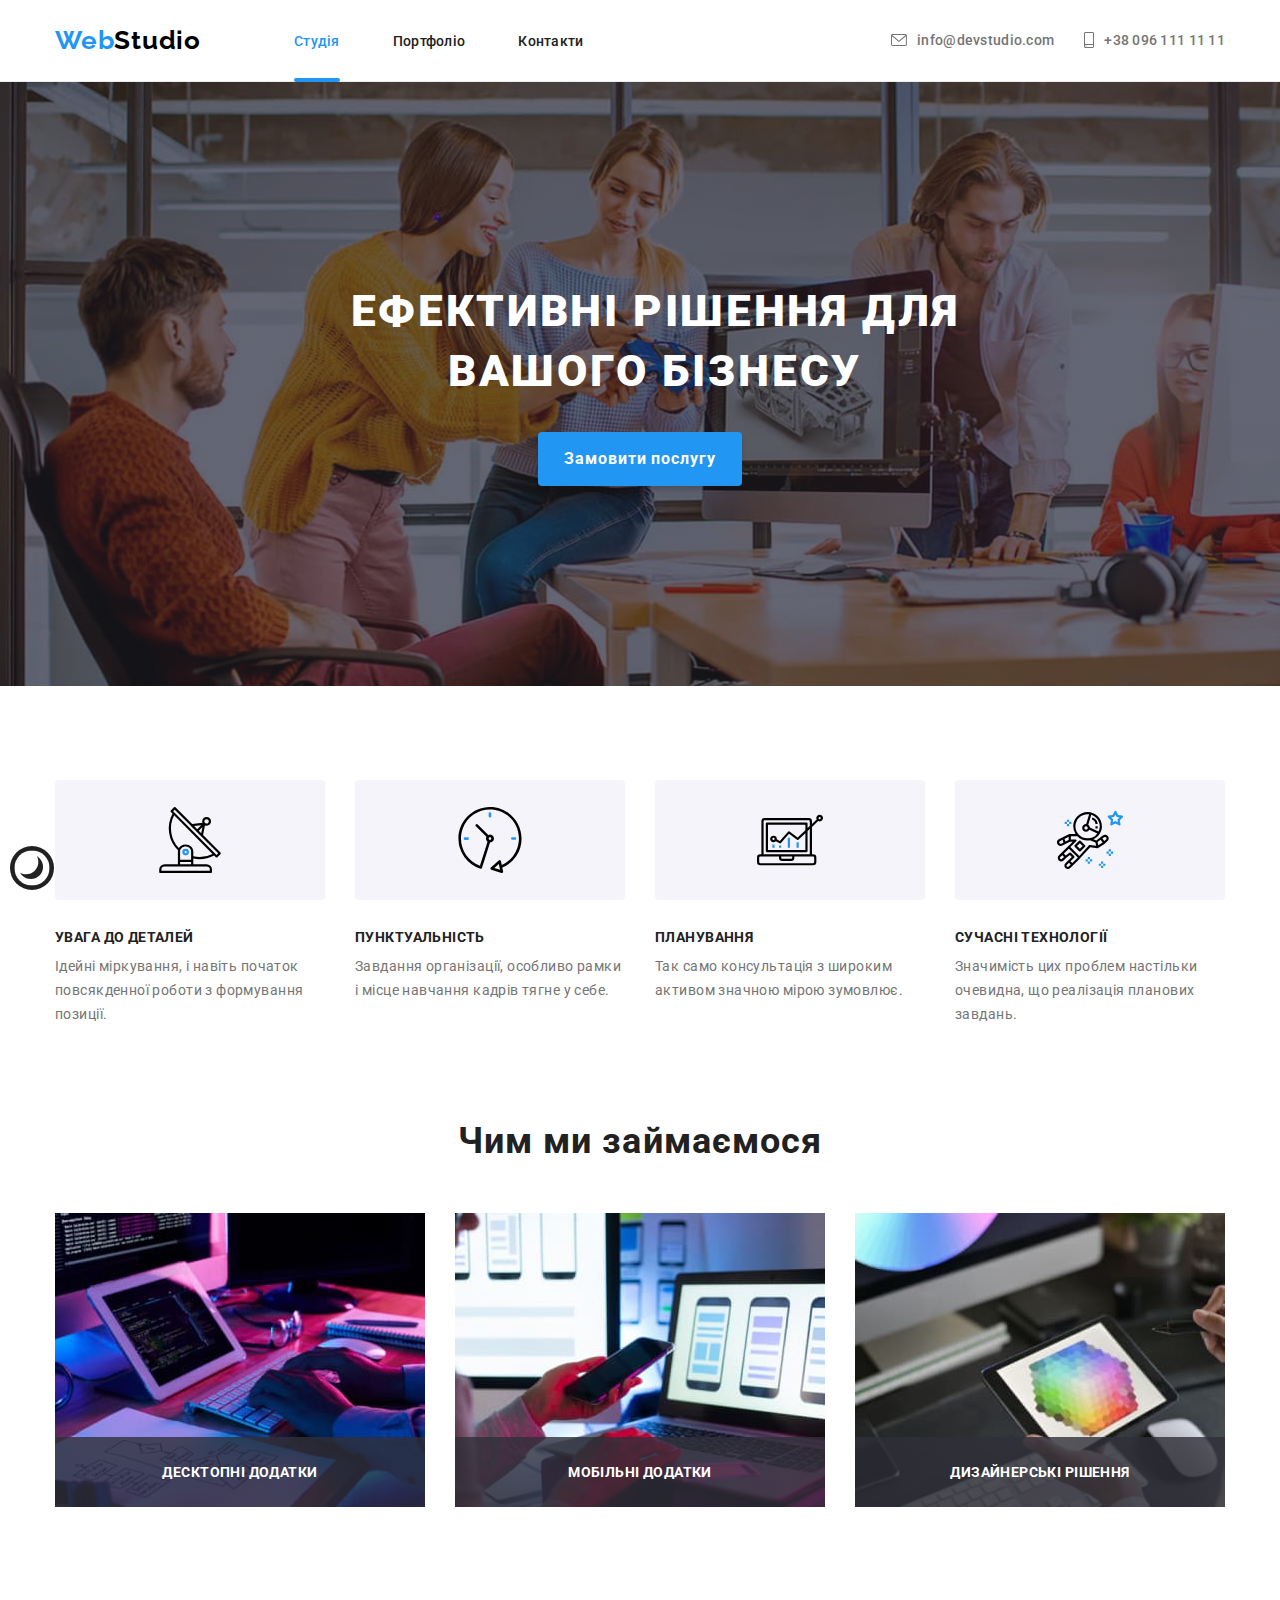
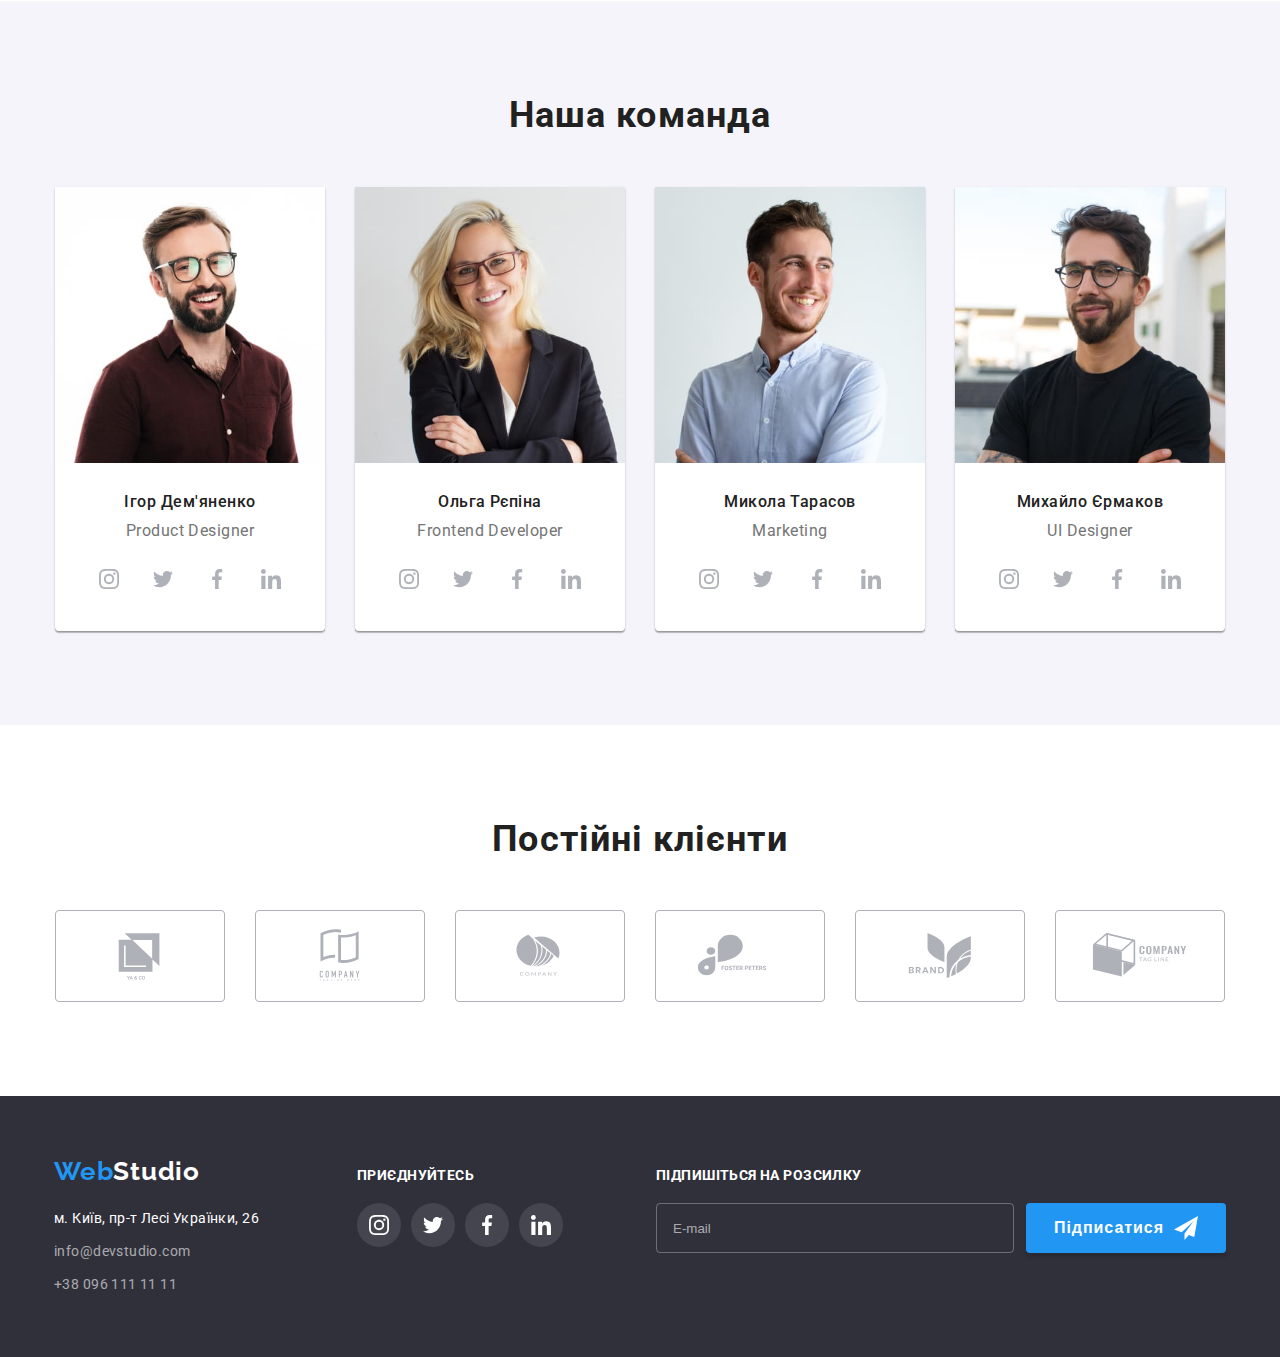
==== commit 37ab6539: "hw-08" ====
--- a/index.html
+++ b/index.html
@@ -122,46 +122,46 @@
 								</li>
 							</ul>
 						</nav>
-							<div>
-								<ul class="menu__contacts list">
-									<li class="contacts__item">
-										<a
-											href="mailto:info@devstudio.com"
-											class="contact-mail contact-mail--header link"
-										>
-											<svg class="mail__icon" width="16px" height="12px">
-												<use href="./images/icons.svg#icon-envelope"></use>
-											</svg>
-											info@devstudio.com</a
-										>
-									</li>
-									<li class="contacts__item">
-										<a
-											href="tel:+380961111111"
-											class="contact-tel contact-tel--header link"
-										>
-											<svg class="tel__icon" width="10px" height="16px">
-												<use href="./images/icons.svg#icon-smartphone"></use>
-											</svg>
-											+38 096 111 11 11</a
-										>
-									</li>
-								</ul>
-								<ul class="menu__soc soc list">
-									<li class="soc__item">
-										<a href="#" class="soc__link link">Instagram</a>
-									</li>
-									<li class="soc__item">
-										<a href="#" class="soc__link link">Twitter</a>
-									</li>
-									<li class="soc__item">
-										<a href="#" class="soc__link link">Facebook</a>
-									</li>
-									<li class="soc__item">
-										<a href="#" class="soc__link link">Linkedin</a>
-									</li>
-								</ul>
-							</div>
+						<div>
+							<ul class="menu__contacts list">
+								<li class="contacts__item">
+									<a
+										href="mailto:info@devstudio.com"
+										class="contact-mail contact-mail--header link"
+									>
+										<svg class="mail__icon" width="16px" height="12px">
+											<use href="./images/icons.svg#icon-envelope"></use>
+										</svg>
+										info@devstudio.com</a
+									>
+								</li>
+								<li class="contacts__item">
+									<a
+										href="tel:+380961111111"
+										class="contact-tel contact-tel--header link"
+									>
+										<svg class="tel__icon" width="10px" height="16px">
+											<use href="./images/icons.svg#icon-smartphone"></use>
+										</svg>
+										+38 096 111 11 11</a
+									>
+								</li>
+							</ul>
+							<ul class="menu__soc soc list">
+								<li class="soc__item">
+									<a href="#" class="soc__link link">Instagram</a>
+								</li>
+								<li class="soc__item">
+									<a href="#" class="soc__link link">Twitter</a>
+								</li>
+								<li class="soc__item">
+									<a href="#" class="soc__link link">Facebook</a>
+								</li>
+								<li class="soc__item">
+									<a href="#" class="soc__link link">Linkedin</a>
+								</li>
+							</ul>
+						</div>
 					</div>
 				</div>
 			</header>
@@ -237,6 +237,7 @@
 								<p class="thumb-text">Десктопні додатки</p>
 							</div>
 							<img
+								srcset="./images/specification-1.jpg 1x, ./images/specification-1@2x.jpg 2x"
 								src="./images/specification-1.jpg"
 								alt="Людина працює з ноутбуком"
 								width="370"
@@ -247,6 +248,7 @@
 								<p class="thumb-text">Мобільні додатки</p>
 							</div>
 							<img
+							srcset="./images/specification-2.jpg 1x, ./images/specification-2@2x.jpg 2x"
 								src="./images/specification-2.jpg"
 								alt="Людина друкує на клавіатурі"
 								width="370"
@@ -257,6 +259,7 @@
 								<p class="thumb__text">Дизайнерські рішення</p>
 							</div>
 							<img
+							srcset="./images/specification-3.jpg 1x, ./images/specification-3@2x.jpg 2x"
 								src="./images/specification-3.jpg"
 								alt="Людина підбирає колір"
 								width="370"
--- a/css/main.min.css
+++ b/css/main.min.css
@@ -1 +1 @@
-:root{--primary-text-color: #757575;--gray-color: #afb1b8;--secondary-text-color: #212121;--background-body-color: #ffffff;--white-color: #ffffff;--black-color: #000000;--background-team-color: #f5f4fa;--background-hero-color: #2f303a;--accent-color: #2196f3;--button-active-color: #188ce8;--footer-mail-tel-color: rgba(255, 255, 255, 0.6);--header-line-color: #ececec;--logo-item-color: black;--logo-item-inverse-color: white;--advances-icon-color: black;--portfolio-card-border-color: #eeeeee;--modal-forms-border-color: rgba(33, 33, 33, 0.2);--current-theme: url(../images/dark-theme.svg)}:root[data-theme=dark]{--primary-text-color: #757575;--gray-color: #6e6e70;--secondary-text-color: #ffffff;--background-body-color: #212121;--white-color: #ffffff;--black-color: #000000;--background-team-color: #181818;--background-hero-color: #161616;--accent-color: #2196f3;--button-active-color: #188ce8;--footer-mail-tel-color: rgba(255, 255, 255, 0.6);--header-line-color: #161616;--logo-item-color: white;--logo-item-inverse-color: white;--advances-icon-color: #757575;--portfolio-card-border-color: #181818;--modal-forms-border-color: rgba(255, 255, 255, 0.2);--current-theme: url(../images/light-theme.svg)}.visually-hidden{position:absolute;white-space:nowrap;width:1px;height:1px;overflow:hidden;border:0;padding:0;clip:rect(0 0 0 0);-webkit-clip-path:inset(50%);clip-path:inset(50%);margin:-1px}.is-hidden{opacity:0;pointer-events:none;visibility:hidden}.no-scroll{overflow:hidden}p,h1,h2,h3,h4,h5{margin:0}ul,ol{margin:0;padding-left:0}button{cursor:pointer}body{font-family:"Roboto",sans-serif;color:var(--secondary-text-color);background-color:var(--background-body-color);transition:background-color 250ms cubic-bezier(0.4, 0, 0.2, 1)}img{display:block;max-width:100%;height:auto}*{margin:0;padding:0;list-style:none;box-sizing:border-box}.list{list-style:none}.section{padding:94px 0px}@media screen and (max-width: 1199px){.section{padding:60px 0px}}.container{margin:0 auto;padding:0px 15px}@media screen and (min-width: 480px){.container{width:480px}}@media screen and (min-width: 768px){.container{width:768px}}@media screen and (min-width: 1200px){.container{width:1200px}}.link{text-decoration:none;transition:color 250ms cubic-bezier(0.4, 0, 0.2, 1)}.link:hover,.link:focus{color:var(--accent-color)}.logo{font-family:"Raleway",sans-serif;font-style:normal;font-weight:700;font-size:26px;line-height:1.19;letter-spacing:.03em;color:var(--accent-color);padding:25px 0px;display:flex;align-items:center;transition:color 250ms cubic-bezier(0.4, 0, 0.2, 1)}@media screen and (max-width: 1199px){.logo{justify-content:center}}.logo .logo__item{color:var(--logo-item-color);transition:color 250ms cubic-bezier(0.4, 0, 0.2, 1)}.logo--inverse{padding:0}.logo--inverse .logo__item--inverse{color:var(--logo-item-inverse-color)}.title{font-weight:700;font-size:36px;line-height:1.16;text-align:center;letter-spacing:.03em;color:var(--secondary-text-color);margin-bottom:50px;transition:color 250ms cubic-bezier(0.4, 0, 0.2, 1)}@media screen and (max-width: 1199px){.title{font-size:28px;margin-bottom:30px}}.contact-mail,.contact-tel{font-weight:400}.contact-mail:hover,.contact-mail:focus,.contact-tel:hover,.contact-tel:focus{color:var(--accent-color)}.contact-mail--header,.contact-tel--header{font-weight:500;font-size:14px;line-height:16px;letter-spacing:.02em;color:var(--primary-text-color);display:flex;align-items:center}@media screen and (min-width: 768px){.contact-mail--header,.contact-tel--header{font-size:12px}}.contact-mail--header .mail__icon,.contact-tel--header .mail__icon{fill:currentColor;margin-right:10px}@media screen and (max-width: 767px){.contact-mail--header .mail__icon,.contact-tel--header .mail__icon{display:none}}.contact-mail--header .tel__icon,.contact-tel--header .tel__icon{fill:currentColor;margin-right:10px}@media screen and (max-width: 767px){.contact-mail--header .tel__icon,.contact-tel--header .tel__icon{display:none}}@media screen and (max-width: 767px){.menu__contacts{display:flex;flex-direction:column-reverse}.contact-tel--header{padding:0;font-weight:500;font-size:34px;line-height:40px;letter-spacing:.02em}}@media screen and (max-width: 767px)and (max-width: 767px){.contact-tel--header{margin-bottom:32px}}@media screen and (max-width: 767px){.contact-mail--header{padding:0;font-weight:500;font-size:24px;line-height:28px;letter-spacing:.02em}}.contact-mail--footer,.contact-tel--footer{font-weight:400;font-size:14px;line-height:1.71;letter-spacing:.03em;color:var(--footer-mail-tel-color)}.soc{display:flex;justify-content:center;gap:10px}.soc .soc__link{width:100%;height:100%;border-radius:50%;display:flex;align-items:center;justify-content:center}.soc .soc__link:hover,.soc .soc__link:focus{background-color:var(--accent-color)}.team__soc{display:flex;justify-content:center;gap:10px}.team__soc .soc__item{width:44px;height:44px}.team__soc .soc__link{transition:background-color 250ms cubic-bezier(0.4, 0, 0.2, 1)}.team__soc .soc__link:hover .soc__icon,.team__soc .soc__link:focus .soc__icon{fill:#fff}.team__soc .soc__icon{fill:var(--gray-color);transition:fill 250ms cubic-bezier(0.4, 0, 0.2, 1)}.soc__title{font-weight:700;font-size:14px;line-height:16px;letter-spacing:.03em;text-transform:uppercase;color:var(--white-color);margin-bottom:20px}.footer__soc{margin-bottom:60px}.footer__soc .soc__list{display:flex;justify-content:center;gap:10px}.footer__soc .soc__item{width:44px;height:44px}.footer__soc .soc__link{background-color:rgba(255,255,255,.1);transition:background-color 250ms cubic-bezier(0.4, 0, 0.2, 1)}.footer__soc .soc__icon{fill:var(--white-color)}.menu__soc{justify-content:left}.menu__soc .soc__link{font-size:18px;line-height:22px;letter-spacing:.02em;color:var(--accent-color)}.menu__soc .soc__item:not(:last-child){padding-right:10px;border-right:1px solid rgba(33,33,33,.2)}.header{position:relative;border-bottom:1px solid var(--header-line-color);transition:color 250ms cubic-bezier(0.4, 0, 0.2, 1),border-color 250ms cubic-bezier(0.4, 0, 0.2, 1)}.header__container{display:flex;justify-content:space-between}.header__list{display:flex;gap:51px}@media screen and (max-width: 767px){.header__list{display:none}}@media screen and (max-width: 1199px){.header__list{margin-left:88px}}@media screen and (min-width: 1200px){.header__list{gap:53px;margin-left:93px}}@media screen and (min-width: 768px){.header__link{font-weight:500;font-size:14px;line-height:16px;letter-spacing:.02em;color:var(--secondary-text-color);padding:32px 0px}.header__link--current{position:relative;color:var(--accent-color)}.header__link--current::after{position:absolute;display:block;content:"";width:100%;height:4px;bottom:-1px;background-color:var(--accent-color);border-radius:2px}}.header__contacts{display:flex;flex-direction:column;justify-content:center;align-items:center;gap:10px}@media screen and (min-width: 1200px){.header__contacts{flex-direction:row;gap:30px}}@media screen and (max-width: 1199px){.header__contacts{align-items:flex-start}}@media screen and (max-width: 767px){.header__contacts{display:none}}.header__navigation{display:flex;align-items:center}.menu__item{text-align:left}.menu__item:not(:last-child){padding-bottom:32px}.menu__link{font-weight:500;font-size:40px;line-height:47px;letter-spacing:.02em;color:var(--secondary-text-color);padding:32px 0px}.menu__link--current{position:relative;color:var(--accent-color)}.menu__contacts{margin-bottom:64px}@media screen and (max-width: 767px){.menu__btn-close{position:absolute;display:inline-block;margin:0;padding:0;background-color:rgba(0,0,0,0);border:none;top:10px;right:15px;fill:var(--secondary-text-color)}}.menu__btn-open{background-color:rgba(0,0,0,0);border:none;fill:var(--secondary-text-color)}@media screen and (min-width: 768px){.menu__btn-open{display:none}}.menu__container{display:none}@media screen and (max-width: 767px){.menu__container{position:fixed;width:100%;height:100vh;z-index:1;top:0;left:0;background-color:var(--background-body-color);padding:40px;display:flex;flex-direction:column;justify-content:space-between}}.hero{padding:118px 60px;background-color:#c4c4c4;color:var(--white-color);padding:118px 60px;background-image:linear-gradient(rgba(47, 48, 58, 0.4), rgba(47, 48, 58, 0.4)),url(../images/hero-mobile.jpg);background-repeat:no-repeat;background-size:cover;text-align:center;margin:0 auto}@media(min-device-pixel-ratio: 2),(-webkit-min-device-pixel-ratio: 2),(min-resolution: 192dpi),(min-resolution: 2dppx){.hero{background-image:linear-gradient(rgba(47, 48, 58, 0.4), rgba(47, 48, 58, 0.4)),url(../images/hero-mobile@2x.jpg)}}@media screen and (min-width: 768px){.hero{background-image:linear-gradient(rgba(47, 48, 58, 0.4), rgba(47, 48, 58, 0.4)),url(../images/hero-tablet.jpg)}}@media screen and (min-width: 768px)and (min-device-pixel-ratio: 2),screen and (min-width: 768px)and (-webkit-min-device-pixel-ratio: 2),screen and (min-width: 768px)and (min-resolution: 192dpi),screen and (min-width: 768px)and (min-resolution: 2dppx){.hero{background-image:linear-gradient(rgba(47, 48, 58, 0.4), rgba(47, 48, 58, 0.4)),url(../images/hero-tablet@2x.jpg)}}@media screen and (min-width: 1200px){.hero{background-image:linear-gradient(rgba(47, 48, 58, 0.4), rgba(47, 48, 58, 0.4)),url(../images/hero.jpg);padding:200px 0px}}@media screen and (min-width: 1200px)and (min-device-pixel-ratio: 2),screen and (min-width: 1200px)and (-webkit-min-device-pixel-ratio: 2),screen and (min-width: 1200px)and (min-resolution: 192dpi),screen and (min-width: 1200px)and (min-resolution: 2dppx){.hero{background-image:linear-gradient(rgba(47, 48, 58, 0.4), rgba(47, 48, 58, 0.4)),url(../images/hero@2x.jpg)}}@media screen and (min-width: 480px){.hero{width:480px}}@media screen and (min-width: 768px){.hero{width:100%}}@media screen and (min-width: 1200px){.hero{max-width:1600px}}@media screen and (min-width: 480px){.hero__container{max-width:360px}}@media screen and (min-width: 1200px){.hero__container{max-width:696px}}.hero__title{font-weight:900;min-height:84px;line-height:1.36;text-align:center;letter-spacing:.06em;text-transform:uppercase;color:var(--white-color)}@media screen and (min-width: 768px){.hero__title{width:360px}}@media screen and (max-width: 1199px){.hero__title{font-size:26px}}@media screen and (min-width: 1200px){.hero__title{font-size:44px;width:696px}}.hero__btn{background-color:var(--accent-color);box-shadow:0px 4px 4px rgba(0,0,0,.15);border-radius:4px;border-color:rgba(0,0,0,0);cursor:pointer;padding:10px 24px;font-family:"Roboto";font-style:normal;font-weight:700;font-size:16px;line-height:1.87;text-align:center;letter-spacing:.06em;color:var(--white-color);margin-top:30px;transition:background-color 250ms cubic-bezier(0.4, 0, 0.2, 1),box-shadow 250ms cubic-bezier(0.4, 0, 0.2, 1)}.hero__btn:hover,.hero__btn:focus{background-color:var(--button-active-color);box-shadow:0px 4px 4px rgba(0,0,0,.15)}@media screen and (min-width: 768px){.advances__list{display:flex;gap:30px;flex-wrap:wrap}}@media screen and (max-width: 767px){.advances__item{margin-bottom:30px}}@media screen and (min-width: 768px){.advances__item{max-width:354px}}@media screen and (min-width: 1200px){.advances__item{max-width:270px;margin-bottom:0}}.advances__title{font-weight:700;font-size:14px;line-height:1.14;letter-spacing:.03em;text-align:center;text-transform:uppercase;color:var(--secondary-text-color);margin-bottom:10px;transition:color 250ms cubic-bezier(0.4, 0, 0.2, 1)}@media screen and (min-width: 768px){.advances__title{text-align:left}}.advances__paragraph{font-size:14px;line-height:1.71;letter-spacing:.03em;color:var(--primary-text-color)}.advances__icon-bg{background-color:var(--background-team-color);padding:25px 102px;margin-bottom:30px;border-radius:4px;display:flex;justify-content:center;transition:background-color 250ms cubic-bezier(0.4, 0, 0.2, 1)}.advances__icon{fill:var(--advances-icon-color);transition:fill 250ms cubic-bezier(0.4, 0, 0.2, 1)}.specification{padding-top:0}@media screen and (max-width: 1199px){.specification{display:none}}.specification__list{display:flex;justify-content:center;gap:30px}.specification__thumb{position:absolute;left:0;bottom:0;width:100%;height:70px;background-color:rgba(47,48,58,.8);display:flex;justify-content:center;align-items:center}.specification__thumb{font-weight:700;font-size:14px;line-height:16px;text-align:center;letter-spacing:.03em;text-transform:uppercase;color:#fff}.specification__item{position:relative}.team{background:var(--background-team-color);transition:background-color 250ms cubic-bezier(0.4, 0, 0.2, 1)}@media screen and (min-width: 768px){.team__list{display:flex;gap:30px;flex-wrap:wrap}}.team__item{background:var(--background-body-color);box-shadow:0px 1px 3px rgba(0,0,0,.12),0px 1px 1px rgba(0,0,0,.14),0px 2px 1px rgba(0,0,0,.2);border-radius:0px 0px 4px 4px;transition:background-color 250ms cubic-bezier(0.4, 0, 0.2, 1)}@media screen and (min-width: 768px){.team__item{max-width:354px}}@media screen and (min-width: 1200px){.team__item{max-width:270px}}@media screen and (max-width: 767px){.team__item:not(:last-child){margin-bottom:30px}}.team__content{padding:30px 0px}.team__member{font-weight:500;font-size:16px;line-height:1.18;text-align:center;letter-spacing:.03em;color:var(--secondary-text-color);margin-bottom:10px;transition:color 250ms cubic-bezier(0.4, 0, 0.2, 1)}.team__text{font-weight:400;font-size:16px;line-height:1.18;text-align:center;letter-spacing:.03em;color:var(--primary-text-color);margin-bottom:16px}.clients__list{display:flex}@media screen and (max-width: 1199px){.clients__list{flex-wrap:wrap;margin:-15px;gap:0}}@media screen and (max-width: 767px){.clients__item{width:calc(50% - 30px);margin:15px}}@media screen and (min-width: 768px){.clients__item{width:calc(33.3333% - 30px);margin:15px}}@media screen and (min-width: 1200px){.clients__item{width:170px}}.clients__link{height:92px;border:1px solid var(--gray-color);border-radius:4px;display:flex;align-items:center;justify-content:center;transition:border-color 250ms cubic-bezier(0.4, 0, 0.2, 1)}.clients__link:hover,.clients__link:focus{border-color:var(--accent-color)}.clients__link:hover .clients__icon,.clients__link:focus .clients__icon{fill:var(--accent-color)}.clients__icon{fill:var(--gray-color);transition:fill 250ms cubic-bezier(0.4, 0, 0.2, 1)}.filters__list{display:flex;flex-wrap:wrap;gap:8px}@media screen and (min-width: 768px){.filters__list{justify-content:center}}@media screen and (max-width: 767px){.filters__list{margin-bottom:40px}}@media screen and (min-width: 768px){.filters__list{margin-bottom:30px}}@media screen and (min-width: 1200px){.filters__list{margin-bottom:50px}}.filter__btn{font-family:"Roboto";font-style:normal;background-color:var(--background-team-color);color:var(--secondary-text-color);border-radius:4px;border-color:rgba(0,0,0,0);cursor:pointer;font-weight:500;font-size:16px;line-height:1.62;text-align:center;letter-spacing:.03em;padding:6px 22px;transition:background-color 250ms cubic-bezier(0.4, 0, 0.2, 1),box-shadow 250ms cubic-bezier(0.4, 0, 0.2, 1),color 250ms cubic-bezier(0.4, 0, 0.2, 1)}.filter__btn:hover,.filter__btn:focus{background-color:var(--accent-color);color:var(--white-color);box-shadow:0px 3px 1px rgba(0,0,0,.1),0px 1px 2px rgba(0,0,0,.08),0px 2px 2px rgba(0,0,0,.12);border-radius:4px;font-weight:500;font-size:16px;line-height:1.62;text-align:center;letter-spacing:.03em}.portfolio__list{display:flex;flex-wrap:wrap;margin-left:-30px;margin-top:-30px}.portfolio__item{margin-left:30px;margin-top:30px}@media screen and (max-width: 767px){.portfolio__item{flex-basis:calc(100% - 30px)}}@media screen and (min-width: 768px){.portfolio__item{flex-basis:calc(50% - 30px)}}@media screen and (min-width: 1199px){.portfolio__item{flex-basis:calc(33.3333333333% - 30px)}}.portfolio__link{background:var(--background-body-color);text-decoration:none;display:block;transition:box-shadow 250ms cubic-bezier(0.4, 0, 0.2, 1),background-color 250ms cubic-bezier(0.4, 0, 0.2, 1)}.portfolio__link:hover,.portfolio__link:focus{box-shadow:0px 1px 1px rgba(0,0,0,.12),0px 4px 4px rgba(0,0,0,.06),1px 4px 6px rgba(0,0,0,.16)}.portfolio__link:hover .thumb__content,.portfolio__link:focus .thumb__content{transform:translateY(0px)}.portfolio__thumb{overflow:hidden;position:relative}.thumb__content{position:absolute;content:"";width:100%;height:100%;background-color:rgba(33,150,243,.9);font-weight:400;font-size:18px;line-height:28px;letter-spacing:.03em;color:var(--white-color);transform:translateY(300px);transition:transform 250ms cubic-bezier(0.4, 0, 0.2, 1)}@media screen and (max-width: 767px){.thumb__content{padding:77px 24px}}@media screen and (min-width: 768px){.thumb__content{padding:49px 24px 77px 24px}}@media screen and (min-width: 1200px){.thumb__content{padding:63px 24px}}.portfolio__title{font-weight:700;font-size:18px;line-height:2;letter-spacing:.06em;color:var(--secondary-text-color);margin-bottom:4px;transition:color 250ms cubic-bezier(0.4, 0, 0.2, 1)}.portfolio__text{font-weight:400;font-size:16px;line-height:1.87;letter-spacing:.03em;color:var(--primary-text-color)}.card__content{padding:20px 24px;transition:border-color 250ms cubic-bezier(0.4, 0, 0.2, 1);border-left:1px solid var(--portfolio-card-border-color);border-right:1px solid var(--portfolio-card-border-color);border-bottom:1px solid var(--portfolio-card-border-color)}@media screen and (min-width: 768px)and (max-width: 1199px){.portfolio__item:nth-child(1) .card__content{min-height:146px}.portfolio__item:nth-child(2) .card__content{min-height:146px}}.footer{background-color:var(--background-hero-color);padding:60px 0px;width:100%;transition:background-color 250ms cubic-bezier(0.4, 0, 0.2, 1)}.footer__container{display:flex;flex-direction:column}@media screen and (max-width: 1199px){.footer__container{text-align:center}}@media screen and (min-width: 1200px){.footer__container{gap:93px;flex-direction:row;justify-content:center;align-items:baseline}}.footer__content{display:flex;flex-direction:column}@media screen and (max-width: 767px){.footer__content{align-items:center}}@media screen and (min-width: 768px){.footer__content{flex-direction:row;gap:165px;justify-content:center}}@media screen and (min-width: 1200px){.footer__content{gap:93px;align-items:baseline}}.address{font-style:normal;margin-top:20px}.address__content{width:210px}.footer__address{font-size:14px;line-height:1.71;letter-spacing:.03em;color:var(--white-color)}@media screen and (max-width: 1199px){.footer__list{margin-bottom:60px}}.footer__item:not(:first-child){margin-top:9px}.forms__title{font-weight:700;font-size:14px;line-height:16px;letter-spacing:.03em;text-transform:uppercase;color:#fff;margin-bottom:20px}@media screen and (min-width: 1200px){.footer__form{display:flex;gap:12px}}.form__email-input{padding:15px 16px;border:1px solid rgba(255,255,255,.3);border-radius:4px;background-color:rgba(0,0,0,0);color:rgba(255,255,255,.6);transition:border-color 250ms cubic-bezier(0.4, 0, 0.2, 1)}@media screen and (max-width: 767px){.form__email-input{width:100%}}@media screen and (min-width: 678px){.form__email-input{width:450px}}@media screen and (min-width: 1200px){.form__email-input{width:358px}}@media screen and (max-width: 1199px){.form__email-input{margin-bottom:20px}}.form__email-input:focus{border-color:var(--accent-color);outline:none}.form__email-input::-moz-placeholder{color:rgba(255,255,255,.6)}.form__email-input:-ms-input-placeholder{color:rgba(255,255,255,.6)}.form__email-input::placeholder{color:rgba(255,255,255,.6)}.form__subscribe-btn{margin:0 auto;width:200px;height:50px;background:var(--accent-color);box-shadow:0px 4px 4px rgba(0,0,0,.15);border-color:rgba(0,0,0,0);border-radius:4px;font-weight:700;font-size:16px;line-height:30px;text-align:center;letter-spacing:.06em;color:#fff;display:flex;justify-content:center;align-items:center;gap:10px;transition:background-color 250ms cubic-bezier(0.4, 0, 0.2, 1)}.form__subscribe-btn:hover,.form__subscribe-btn:focus{background-color:var(--button-active-color)}.subscribe-btn__icon-send{width:24px;height:24px;fill:#fff}.backdrop{position:fixed;top:0;left:0;width:100%;height:100%;padding:0px 15px;background-color:rgba(0,0,0,.2);transition:opacity 250ms cubic-bezier(0.4, 0, 0.2, 1),visibility 250ms cubic-bezier(0.4, 0, 0.2, 1);opacity:1;visibility:visible}.backdrop.is-hidden{opacity:0;pointer-events:none;visibility:hidden}.backdrop.is-hidden .modal{transform:translate(-50%, -50%) scale(0.5)}.modal{position:absolute;top:50%;left:50%;width:100%;max-width:450px;min-height:581px;padding:40px 40px;border-radius:4px;background-color:var(--background-body-color);box-shadow:0px 1px 3px rgba(0,0,0,.12),0px 1px 1px rgba(0,0,0,.14),0px 2px 1px rgba(0,0,0,.2);transition:transform 250ms cubic-bezier(0.4, 0, 0.2, 1),background-color 250ms cubic-bezier(0.4, 0, 0.2, 1);transform:translate(-50%, -50%) scale(1)}@media screen and (min-width: 1200px){.modal{max-width:528px}}.modal__close-btn{position:absolute;top:8px;right:8px;width:30px;height:30px;border-radius:50%;background-color:rgba(0,0,0,0);border:1px solid rgba(0,0,0,.1)}.modal__close-btn:hover .close-btn__close-icon,.modal__close-btn:focus .close-btn__close-icon{fill:var(--accent-color)}.close-btn__close-icon{position:absolute;top:50%;left:50%;transform:translate(-50%, -50%);width:11px;height:11px;fill:var(--secondary-text-color);transition:fill 250ms cubic-bezier(0.4, 0, 0.2, 1)}.modal__title{font-weight:700;font-size:20px;line-height:23px;text-align:center;letter-spacing:.03em;color:var(--secondary-text-color);margin-bottom:12px;transition:color 250ms cubic-bezier(0.4, 0, 0.2, 1)}@media screen and (max-width: 1199px){.modal__title{line-height:30px}}.form__field{position:relative;margin-bottom:10px;height:58px}.form__field-comment{min-height:120px}.form__field-checkbox{display:flex;justify-content:center;align-items:center;margin-top:20px}.form__label{font-weight:400;font-size:12px;line-height:14px;letter-spacing:.01em;color:var(--gray-color);transition:color 250ms cubic-bezier(0.4, 0, 0.2, 1)}.modal__form{border:1px solid var(--modal-forms-border-color);background-color:rgba(0,0,0,0);border-radius:4px;width:100%;height:40px;padding:14px 30px;padding-left:40px;font-weight:400;font-size:14px;line-height:14px;letter-spacing:.01em;margin-top:4px;transition:border-color 250ms cubic-bezier(0.4, 0, 0.2, 1)}.modal__form:focus{border-color:var(--accent-color);outline:none}.modal__form:focus+.form__icon{fill:var(--accent-color)}.form__icon{position:absolute;display:inline-block;width:18px;height:18px;top:34px;left:12px;fill:var(--secondary-text-color);transition:fill 250ms cubic-bezier(0.4, 0, 0.2, 1),border-color 250ms cubic-bezier(0.4, 0, 0.2, 1)}.modal__comment{resize:none;display:block;width:100%;height:120px;border-radius:4px;padding:12px 16px;margin-bottom:0}.modal__comment::-moz-placeholder{font-weight:400;font-size:12px;line-height:14px;letter-spacing:.01em;color:rgba(117,117,117,.5)}.modal__comment:-ms-input-placeholder{font-weight:400;font-size:12px;line-height:14px;letter-spacing:.01em;color:rgba(117,117,117,.5)}.modal__comment::placeholder{font-weight:400;font-size:12px;line-height:14px;letter-spacing:.01em;color:rgba(117,117,117,.5)}.modal__checkbox{-webkit-appearance:none;-moz-appearance:none;appearance:none;position:absolute}.modal__checkbox:checked+.custom-checkbox{background-color:var(--accent-color);border-color:rgba(0,0,0,0);background-image:url(../images/mark.svg);background-size:contain;background-origin:border-box}.modal__checkbox:focus+.custom-checkbox{border-color:var(--accent-color)}.checkbox__label{display:flex;align-items:center;position:relative;font-weight:400;font-size:14px;line-height:24px;letter-spacing:.03em;color:var(--gray-color);transition:color 250ms cubic-bezier(0.4, 0, 0.2, 1)}@media screen and (max-width: 1199px){.checkbox__label{font-size:12px;line-height:14px}}.custom-checkbox{display:inline-block;width:16px;height:16px;border:2px solid var(--secondary-text-color);border-radius:2px;background-color:rgba(0,0,0,0);margin-right:7px;transition:background-color 250ms cubic-bezier(0.4, 0, 0.2, 1),border-color 250ms cubic-bezier(0.4, 0, 0.2, 1)}.license-link{color:var(--accent-color)}.modal__submit-btn{background:var(--accent-color);box-shadow:0px 4px 4px rgba(0,0,0,.15);border-radius:4px;border-color:rgba(0,0,0,0);font-weight:700;font-size:16px;line-height:30px;text-align:center;letter-spacing:.06em;color:#fff;padding:10px 52px;width:200px;height:50px;margin-top:30px;display:block;margin-left:auto;margin-right:auto;transition:background-color 250ms cubic-bezier(0.4, 0, 0.2, 1)}.modal__submit-btn:hover,.modal__submit-btn:focus{background-color:#188ce8}.switch-theme{position:fixed;bottom:10px;left:10px;transition:background-color 250ms cubic-bezier(0.4, 0, 0.2, 1)}.switch-theme-slider{position:absolute;visibility:hidden}.custom-switch-theme{display:block;cursor:pointer;width:44px;height:44px;border-radius:22px;background-color:var(--secondary-text-color);transition:background-color 250ms cubic-bezier(0.4, 0, 0.2, 1)}.custom-switch-theme::after{content:"";display:block;position:relative;top:50%;transform:translateY(-50%) scale(0.8);width:44px;height:44px;border-radius:50%;background-image:var(--current-theme);background-size:80%;background-position:center;background-repeat:no-repeat;background-color:var(--background-body-color);transition:background-color 250ms cubic-bezier(0.4, 0, 0.2, 1)}.switch-theme-slider:checked+.custom-switch-theme{background-color:var(--secondary-text-color)}.switch-theme-slider:checked+.custom-switch-theme::after{background-image:var(--current-theme);background-color:var(--background-body-color)}/*# sourceMappingURL=main.min.css.map */+:root{--primary-text-color: #757575;--gray-color: #afb1b8;--secondary-text-color: #212121;--background-body-color: #ffffff;--white-color: #ffffff;--black-color: #000000;--background-team-color: #f5f4fa;--background-hero-color: #2f303a;--accent-color: #2196f3;--button-active-color: #188ce8;--footer-mail-tel-color: rgba(255, 255, 255, 0.6);--header-line-color: #ececec;--logo-item-color: black;--logo-item-inverse-color: white;--advances-icon-color: black;--portfolio-card-border-color: #eeeeee;--modal-forms-border-color: rgba(33, 33, 33, 0.2);--current-theme: url(../images/dark-theme.svg)}:root[data-theme=dark]{--primary-text-color: #757575;--gray-color: #6e6e70;--secondary-text-color: #ffffff;--background-body-color: #212121;--white-color: #ffffff;--black-color: #000000;--background-team-color: #181818;--background-hero-color: #161616;--accent-color: #2196f3;--button-active-color: #188ce8;--footer-mail-tel-color: rgba(255, 255, 255, 0.6);--header-line-color: #161616;--logo-item-color: white;--logo-item-inverse-color: white;--advances-icon-color: #757575;--portfolio-card-border-color: #181818;--modal-forms-border-color: rgba(255, 255, 255, 0.2);--current-theme: url(../images/light-theme.svg)}.visually-hidden{position:absolute;white-space:nowrap;width:1px;height:1px;overflow:hidden;border:0;padding:0;clip:rect(0 0 0 0);-webkit-clip-path:inset(50%);clip-path:inset(50%);margin:-1px}.is-hidden{opacity:0;pointer-events:none;visibility:hidden}.no-scroll{overflow:hidden}p,h1,h2,h3,h4,h5{margin:0}ul,ol{margin:0;padding-left:0}button{cursor:pointer}body{font-family:"Roboto",sans-serif;color:var(--secondary-text-color);background-color:var(--background-body-color);transition:background-color 250ms cubic-bezier(0.4, 0, 0.2, 1)}img{display:block;max-width:100%;height:auto}*{margin:0;padding:0;list-style:none;box-sizing:border-box}.list{list-style:none}.section{padding:94px 0px}@media screen and (max-width: 1199px){.section{padding:60px 0px}}.container{margin:0 auto;padding:0px 15px}@media screen and (min-width: 480px){.container{width:480px}}@media screen and (min-width: 768px){.container{width:768px}}@media screen and (min-width: 1200px){.container{width:1200px}}.link{text-decoration:none;transition:color 250ms cubic-bezier(0.4, 0, 0.2, 1)}.link:hover,.link:focus{color:var(--accent-color)}.logo{font-family:"Raleway",sans-serif;font-style:normal;font-weight:700;font-size:26px;line-height:1.19;letter-spacing:.03em;color:var(--accent-color);padding:25px 0px;display:flex;align-items:center;transition:color 250ms cubic-bezier(0.4, 0, 0.2, 1)}@media screen and (max-width: 1199px){.logo{justify-content:center}}.logo .logo__item{color:var(--logo-item-color);transition:color 250ms cubic-bezier(0.4, 0, 0.2, 1)}.logo--inverse{padding:0}.logo--inverse .logo__item--inverse{color:var(--logo-item-inverse-color)}.title{font-weight:700;font-size:36px;line-height:1.16;text-align:center;letter-spacing:.03em;color:var(--secondary-text-color);margin-bottom:50px;transition:color 250ms cubic-bezier(0.4, 0, 0.2, 1)}@media screen and (max-width: 1199px){.title{font-size:28px;margin-bottom:30px}}.contact-mail,.contact-tel{font-weight:400}.contact-mail:hover,.contact-mail:focus,.contact-tel:hover,.contact-tel:focus{color:var(--accent-color)}.contact-mail--header,.contact-tel--header{font-weight:500;line-height:16px;letter-spacing:.02em;color:var(--primary-text-color);display:flex;align-items:center}@media screen and (min-width: 768px){.contact-mail--header,.contact-tel--header{font-size:12px}}@media screen and (min-width: 1200px){.contact-mail--header,.contact-tel--header{font-size:14px}}.contact-mail--header .mail__icon,.contact-tel--header .mail__icon{fill:currentColor;margin-right:10px}@media screen and (max-width: 767px){.contact-mail--header .mail__icon,.contact-tel--header .mail__icon{display:none}}.contact-mail--header .tel__icon,.contact-tel--header .tel__icon{fill:currentColor;margin-right:10px}@media screen and (max-width: 767px){.contact-mail--header .tel__icon,.contact-tel--header .tel__icon{display:none}}@media screen and (max-width: 767px){.menu__contacts{display:flex;flex-direction:column-reverse}.contact-tel--header{padding:0;font-weight:500;font-size:34px;line-height:40px;letter-spacing:.02em;margin-bottom:32px;color:var(--accent-color)}.contact-mail--header{padding:0;font-weight:500;font-size:24px;line-height:28px;letter-spacing:.02em}}.contact-mail--footer,.contact-tel--footer{font-weight:400;font-size:14px;line-height:1.71;letter-spacing:.03em;color:var(--footer-mail-tel-color)}.soc{display:flex;justify-content:center;gap:10px}.soc .soc__link{width:100%;height:100%;border-radius:50%;display:flex;align-items:center;justify-content:center}.soc .soc__link:hover,.soc .soc__link:focus{background-color:var(--accent-color)}.team__soc{display:flex;justify-content:center;gap:10px}.team__soc .soc__item{width:44px;height:44px}.team__soc .soc__link{transition:background-color 250ms cubic-bezier(0.4, 0, 0.2, 1)}.team__soc .soc__link:hover .soc__icon,.team__soc .soc__link:focus .soc__icon{fill:#fff}.team__soc .soc__icon{fill:var(--gray-color);transition:fill 250ms cubic-bezier(0.4, 0, 0.2, 1)}.soc__title{font-weight:700;font-size:14px;line-height:16px;letter-spacing:.03em;text-transform:uppercase;color:var(--white-color);margin-bottom:20px}@media screen and (max-width: 767px){.footer__soc{margin-bottom:60px}}.footer__soc .soc__list{display:flex;justify-content:center;gap:10px}.footer__soc .soc__item{width:44px;height:44px}.footer__soc .soc__link{background-color:rgba(255,255,255,.1);transition:background-color 250ms cubic-bezier(0.4, 0, 0.2, 1)}.footer__soc .soc__icon{fill:var(--white-color)}.menu__soc{justify-content:left}.menu__soc .soc__link{font-size:18px;line-height:22px;letter-spacing:.02em;color:var(--accent-color)}@media screen and (max-width: 424px){.menu__soc .soc__link{font-size:14px}}.menu__soc .soc__item:not(:last-child){padding-right:10px;border-right:1px solid rgba(33,33,33,.2)}@media screen and (max-width: 424px){.menu__soc .soc__item:not(:last-child){padding-right:5px}}.header{position:relative;border-bottom:1px solid var(--header-line-color);transition:color 250ms cubic-bezier(0.4, 0, 0.2, 1),border-color 250ms cubic-bezier(0.4, 0, 0.2, 1)}.header__container{display:flex;justify-content:space-between}.header__list{display:flex;gap:51px}@media screen and (max-width: 767px){.header__list{display:none}}@media screen and (max-width: 1199px){.header__list{margin-left:88px}}@media screen and (min-width: 1200px){.header__list{gap:53px;margin-left:93px}}@media screen and (min-width: 768px){.header__link{font-weight:500;font-size:14px;line-height:16px;letter-spacing:.02em;color:var(--secondary-text-color);padding:32px 0px}.header__link--current{position:relative;color:var(--accent-color)}.header__link--current::after{position:absolute;display:block;content:"";width:100%;height:4px;bottom:-1px;background-color:var(--accent-color);border-radius:2px}}.header__contacts{display:flex;flex-direction:column;justify-content:center;align-items:center;gap:10px}@media screen and (min-width: 1200px){.header__contacts{flex-direction:row;gap:30px}.header__contacts .mail__icon{width:16px;height:12px}.header__contacts .tel__icon{width:10px;height:16px}}@media screen and (max-width: 1199px){.header__contacts{align-items:flex-start}.header__contacts .mail__icon{width:14px;height:10px}.header__contacts .tel__icon{width:10px;height:14px}}@media screen and (max-width: 767px){.header__contacts{display:none}}.header__navigation{display:flex;align-items:center}.menu__item{text-align:left}.menu__item:not(:last-child){padding-bottom:32px}.menu__link{font-weight:500;font-size:40px;line-height:47px;letter-spacing:.02em;color:var(--secondary-text-color);padding:32px 0px}.menu__link--current{position:relative;color:var(--accent-color)}.menu__contacts{margin-bottom:64px}@media screen and (max-width: 767px){.menu__btn-close{position:absolute;display:inline-block;margin:0;padding:0;background-color:rgba(0,0,0,0);border:none;top:10px;right:15px;fill:var(--secondary-text-color)}}.menu__btn-open{background-color:rgba(0,0,0,0);border:none;fill:var(--secondary-text-color)}@media screen and (min-width: 768px){.menu__btn-open{display:none}}.menu__container{display:none}@media screen and (max-width: 767px){.menu__container{position:fixed;width:100%;height:100vh;z-index:1;top:0;left:0;background-color:var(--background-body-color);padding:40px;display:flex;flex-direction:column;justify-content:space-between}}.hero{padding:118px 60px;background-color:#c4c4c4;color:var(--white-color);padding:118px 60px;background-image:linear-gradient(rgba(47, 48, 58, 0.4), rgba(47, 48, 58, 0.4)),url(../images/hero-mobile.jpg);background-repeat:no-repeat;background-size:cover;text-align:center;margin:0 auto}@media(min-device-pixel-ratio: 2),(-webkit-min-device-pixel-ratio: 2),(min-resolution: 192dpi),(min-resolution: 2dppx){.hero{background-image:linear-gradient(rgba(47, 48, 58, 0.4), rgba(47, 48, 58, 0.4)),url(../images/hero-mobile@2x.jpg)}}@media screen and (min-width: 768px){.hero{background-image:linear-gradient(rgba(47, 48, 58, 0.4), rgba(47, 48, 58, 0.4)),url(../images/hero-tablet.jpg)}}@media screen and (min-width: 768px)and (min-device-pixel-ratio: 2),screen and (min-width: 768px)and (-webkit-min-device-pixel-ratio: 2),screen and (min-width: 768px)and (min-resolution: 192dpi),screen and (min-width: 768px)and (min-resolution: 2dppx){.hero{background-image:linear-gradient(rgba(47, 48, 58, 0.4), rgba(47, 48, 58, 0.4)),url(../images/hero-tablet@2x.jpg)}}@media screen and (min-width: 1200px){.hero{background-image:linear-gradient(rgba(47, 48, 58, 0.4), rgba(47, 48, 58, 0.4)),url(../images/hero.jpg);padding:200px 0px}}@media screen and (min-width: 1200px)and (min-device-pixel-ratio: 2),screen and (min-width: 1200px)and (-webkit-min-device-pixel-ratio: 2),screen and (min-width: 1200px)and (min-resolution: 192dpi),screen and (min-width: 1200px)and (min-resolution: 2dppx){.hero{background-image:linear-gradient(rgba(47, 48, 58, 0.4), rgba(47, 48, 58, 0.4)),url(../images/hero@2x.jpg)}}@media screen and (min-width: 480px){.hero{width:480px}}@media screen and (min-width: 768px){.hero{width:100%}}@media screen and (min-width: 1200px){.hero{max-width:1600px}}@media screen and (min-width: 480px){.hero__container{max-width:360px}}@media screen and (min-width: 1200px){.hero__container{max-width:696px}}.hero__title{font-weight:900;line-height:1.36;text-align:center;letter-spacing:.06em;text-transform:uppercase;color:var(--white-color)}@media screen and (min-width: 768px){.hero__title{width:360px}}@media screen and (max-width: 1199px){.hero__title{font-size:26px}}@media screen and (min-width: 1200px){.hero__title{font-size:44px;width:696px}}.hero__btn{background-color:var(--accent-color);box-shadow:0px 4px 4px rgba(0,0,0,.15);border-radius:4px;border-color:rgba(0,0,0,0);cursor:pointer;padding:10px 24px;font-family:"Roboto";font-style:normal;font-weight:700;font-size:16px;line-height:1.87;text-align:center;letter-spacing:.06em;color:var(--white-color);margin-top:30px;transition:background-color 250ms cubic-bezier(0.4, 0, 0.2, 1),box-shadow 250ms cubic-bezier(0.4, 0, 0.2, 1)}@media screen and (max-width: 374px){.hero__btn{font-size:12px}}.hero__btn:hover,.hero__btn:focus{background-color:var(--button-active-color);box-shadow:0px 4px 4px rgba(0,0,0,.15)}@media screen and (min-width: 768px){.advances__list{display:flex;gap:30px;flex-wrap:wrap}}@media screen and (max-width: 767px){.advances__item{margin-bottom:30px}}@media screen and (min-width: 768px){.advances__item{max-width:354px}}@media screen and (min-width: 1200px){.advances__item{max-width:270px;margin-bottom:0}}.advances__title{font-weight:700;font-size:14px;line-height:1.14;letter-spacing:.03em;text-align:center;text-transform:uppercase;color:var(--secondary-text-color);margin-bottom:10px;transition:color 250ms cubic-bezier(0.4, 0, 0.2, 1)}@media screen and (min-width: 768px){.advances__title{text-align:left}}.advances__paragraph{font-size:14px;line-height:1.71;letter-spacing:.03em;color:var(--primary-text-color)}.advances__icon-bg{background-color:var(--background-team-color);padding:25px 102px;margin-bottom:30px;border-radius:4px;display:flex;justify-content:center;transition:background-color 250ms cubic-bezier(0.4, 0, 0.2, 1)}.advances__icon{fill:var(--advances-icon-color);transition:fill 250ms cubic-bezier(0.4, 0, 0.2, 1)}.specification{padding-top:0}@media screen and (max-width: 1199px){.specification{display:none}}.specification__list{display:flex;justify-content:center;gap:30px}.specification__thumb{position:absolute;left:0;bottom:0;width:100%;height:70px;background-color:rgba(47,48,58,.8);display:flex;justify-content:center;align-items:center}.specification__thumb{font-weight:700;font-size:14px;line-height:16px;text-align:center;letter-spacing:.03em;text-transform:uppercase;color:#fff}.specification__item{position:relative}.team{background:var(--background-team-color);transition:background-color 250ms cubic-bezier(0.4, 0, 0.2, 1)}@media screen and (min-width: 768px){.team__list{display:flex;gap:30px;flex-wrap:wrap}}.team__item{background:var(--background-body-color);box-shadow:0px 1px 3px rgba(0,0,0,.12),0px 1px 1px rgba(0,0,0,.14),0px 2px 1px rgba(0,0,0,.2);border-radius:0px 0px 4px 4px;transition:background-color 250ms cubic-bezier(0.4, 0, 0.2, 1)}@media screen and (min-width: 768px){.team__item{max-width:354px}}@media screen and (min-width: 1200px){.team__item{max-width:270px}}@media screen and (max-width: 767px){.team__item:not(:last-child){margin-bottom:30px}}.team__content{padding:30px 0px}.team__member{font-weight:500;font-size:16px;line-height:1.18;text-align:center;letter-spacing:.03em;color:var(--secondary-text-color);margin-bottom:10px;transition:color 250ms cubic-bezier(0.4, 0, 0.2, 1)}.team__text{font-weight:400;font-size:16px;line-height:1.18;text-align:center;letter-spacing:.03em;color:var(--primary-text-color);margin-bottom:16px}.clients__list{display:flex;gap:30px}@media screen and (max-width: 1199px){.clients__list{flex-wrap:wrap}}@media screen and (max-width: 767px){.clients__item{width:calc(50% - 30px)}}@media screen and (min-width: 768px){.clients__item{width:calc(33.3333% - 30px)}}@media screen and (min-width: 1200px){.clients__item{width:170px}}.clients__link{height:92px;border:1px solid var(--gray-color);border-radius:4px;display:flex;align-items:center;justify-content:center;transition:border-color 250ms cubic-bezier(0.4, 0, 0.2, 1)}.clients__link:hover,.clients__link:focus{border-color:var(--accent-color)}.clients__link:hover .clients__icon,.clients__link:focus .clients__icon{fill:var(--accent-color)}.clients__icon{fill:var(--gray-color);transition:fill 250ms cubic-bezier(0.4, 0, 0.2, 1)}.filters__list{display:flex;flex-wrap:wrap;gap:8px}@media screen and (min-width: 768px){.filters__list{justify-content:center}}@media screen and (max-width: 767px){.filters__list{margin-bottom:40px}}@media screen and (min-width: 768px){.filters__list{margin-bottom:30px}}@media screen and (min-width: 1200px){.filters__list{margin-bottom:50px}}.filter__btn{font-family:"Roboto";font-style:normal;background-color:var(--background-team-color);color:var(--secondary-text-color);border-radius:4px;border-color:rgba(0,0,0,0);cursor:pointer;font-weight:500;font-size:16px;line-height:1.62;text-align:center;letter-spacing:.03em;padding:6px 22px;transition:background-color 250ms cubic-bezier(0.4, 0, 0.2, 1),box-shadow 250ms cubic-bezier(0.4, 0, 0.2, 1),color 250ms cubic-bezier(0.4, 0, 0.2, 1)}.filter__btn:hover,.filter__btn:focus{background-color:var(--accent-color);color:var(--white-color);box-shadow:0px 3px 1px rgba(0,0,0,.1),0px 1px 2px rgba(0,0,0,.08),0px 2px 2px rgba(0,0,0,.12);border-radius:4px;font-weight:500;font-size:16px;line-height:1.62;text-align:center;letter-spacing:.03em}.portfolio__list{display:flex;flex-wrap:wrap;margin-left:-30px;margin-top:-30px}.portfolio__item{margin-left:30px;margin-top:30px}@media screen and (max-width: 767px){.portfolio__item{flex-basis:calc(100% - 30px)}}@media screen and (min-width: 768px){.portfolio__item{flex-basis:calc(50% - 30px)}}@media screen and (min-width: 1199px){.portfolio__item{flex-basis:calc(33.3333333333% - 30px)}}.portfolio__link{background:var(--background-body-color);text-decoration:none;display:block;transition:box-shadow 250ms cubic-bezier(0.4, 0, 0.2, 1),background-color 250ms cubic-bezier(0.4, 0, 0.2, 1)}.portfolio__link:hover,.portfolio__link:focus{box-shadow:0px 1px 1px rgba(0,0,0,.12),0px 4px 4px rgba(0,0,0,.06),1px 4px 6px rgba(0,0,0,.16)}.portfolio__link:hover .thumb__content,.portfolio__link:focus .thumb__content{transform:translateY(0px)}.portfolio__thumb{overflow:hidden;position:relative}.thumb__content{position:absolute;content:"";width:100%;height:100%;background-color:rgba(33,150,243,.9);font-weight:400;font-size:18px;line-height:28px;letter-spacing:.03em;color:var(--white-color);transform:translateY(300px);transition:transform 250ms cubic-bezier(0.4, 0, 0.2, 1)}@media screen and (max-width: 767px){.thumb__content{padding:77px 24px}}@media screen and (min-width: 768px){.thumb__content{padding:49px 24px 77px 24px}}@media screen and (min-width: 1200px){.thumb__content{padding:63px 24px}}.portfolio__title{font-weight:700;font-size:18px;line-height:2;letter-spacing:.06em;color:var(--secondary-text-color);margin-bottom:4px;transition:color 250ms cubic-bezier(0.4, 0, 0.2, 1)}.portfolio__text{font-weight:400;font-size:16px;line-height:1.87;letter-spacing:.03em;color:var(--primary-text-color)}.card__content{padding:20px 24px;transition:border-color 250ms cubic-bezier(0.4, 0, 0.2, 1);border-left:1px solid var(--portfolio-card-border-color);border-right:1px solid var(--portfolio-card-border-color);border-bottom:1px solid var(--portfolio-card-border-color)}@media screen and (min-width: 768px)and (max-width: 1199px){.portfolio__item:nth-child(1) .card__content{min-height:146px}.portfolio__item:nth-child(2) .card__content{min-height:146px}}.footer{background-color:var(--background-hero-color);padding:60px 0px;width:100%;transition:background-color 250ms cubic-bezier(0.4, 0, 0.2, 1)}.footer__container{display:flex;flex-direction:column}@media screen and (max-width: 1199px){.footer__container{text-align:center}}@media screen and (min-width: 1200px){.footer__container{gap:93px;flex-direction:row;justify-content:center;align-items:baseline}}.footer__content{display:flex;flex-direction:column}@media screen and (max-width: 767px){.footer__content{align-items:center}}@media screen and (min-width: 768px){.footer__content{flex-direction:row;gap:165px;justify-content:center}}@media screen and (min-width: 1200px){.footer__content{gap:93px;align-items:baseline}}.address{font-style:normal;margin-top:20px}.address__content{width:210px}.footer__address{font-size:14px;line-height:1.71;letter-spacing:.03em;color:var(--white-color)}@media screen and (max-width: 1199px){.footer__list{margin-bottom:60px}}.footer__item:not(:first-child){margin-top:9px}.forms__title{font-weight:700;font-size:14px;line-height:16px;letter-spacing:.03em;text-transform:uppercase;color:#fff;margin-bottom:20px}@media screen and (min-width: 1200px){.footer__form{display:flex;gap:12px}}.form__email-input{padding:15px 16px;border:1px solid rgba(255,255,255,.3);border-radius:4px;background-color:rgba(0,0,0,0);color:rgba(255,255,255,.6);transition:border-color 250ms cubic-bezier(0.4, 0, 0.2, 1)}@media screen and (max-width: 767px){.form__email-input{width:100%}}@media screen and (min-width: 678px){.form__email-input{width:450px}}@media screen and (min-width: 1200px){.form__email-input{width:358px}}@media screen and (max-width: 1199px){.form__email-input{margin-bottom:20px}}.form__email-input:focus{border-color:var(--accent-color);outline:none}.form__email-input::-moz-placeholder{color:rgba(255,255,255,.6)}.form__email-input:-ms-input-placeholder{color:rgba(255,255,255,.6)}.form__email-input::placeholder{color:rgba(255,255,255,.6)}.form__subscribe-btn{margin:0 auto;width:200px;height:50px;background:var(--accent-color);box-shadow:0px 4px 4px rgba(0,0,0,.15);border-color:rgba(0,0,0,0);border-radius:4px;font-weight:700;font-size:16px;line-height:30px;text-align:center;letter-spacing:.06em;color:#fff;display:flex;justify-content:center;align-items:center;gap:10px;transition:background-color 250ms cubic-bezier(0.4, 0, 0.2, 1)}.form__subscribe-btn:hover,.form__subscribe-btn:focus{background-color:var(--button-active-color)}.subscribe-btn__icon-send{width:24px;height:24px;fill:#fff}.backdrop{position:fixed;top:0;left:0;width:100%;height:100%;padding:0px 15px;background-color:rgba(0,0,0,.2);transition:opacity 250ms cubic-bezier(0.4, 0, 0.2, 1),visibility 250ms cubic-bezier(0.4, 0, 0.2, 1);opacity:1;visibility:visible}.backdrop.is-hidden{opacity:0;pointer-events:none;visibility:hidden}.backdrop.is-hidden .modal{transform:translate(-50%, -50%) scale(0.5)}.modal{position:absolute;top:50%;left:50%;width:100%;max-width:450px;min-height:581px;padding:40px 40px;border-radius:4px;background-color:var(--background-body-color);box-shadow:0px 1px 3px rgba(0,0,0,.12),0px 1px 1px rgba(0,0,0,.14),0px 2px 1px rgba(0,0,0,.2);transition:transform 250ms cubic-bezier(0.4, 0, 0.2, 1),background-color 250ms cubic-bezier(0.4, 0, 0.2, 1);transform:translate(-50%, -50%) scale(1)}@media screen and (min-width: 1200px){.modal{max-width:528px}}.modal__close-btn{position:absolute;top:8px;right:8px;width:30px;height:30px;border-radius:50%;background-color:rgba(0,0,0,0);border:1px solid rgba(0,0,0,.1)}.modal__close-btn:hover .close-btn__close-icon,.modal__close-btn:focus .close-btn__close-icon{fill:var(--accent-color)}.close-btn__close-icon{position:absolute;top:50%;left:50%;transform:translate(-50%, -50%);width:11px;height:11px;fill:var(--secondary-text-color);transition:fill 250ms cubic-bezier(0.4, 0, 0.2, 1)}.modal__title{font-weight:700;font-size:20px;line-height:23px;text-align:center;letter-spacing:.03em;color:var(--secondary-text-color);margin-bottom:12px;transition:color 250ms cubic-bezier(0.4, 0, 0.2, 1)}@media screen and (max-width: 1199px){.modal__title{line-height:30px}}.form__field{position:relative;margin-bottom:10px;height:58px}.form__field-comment{min-height:120px}.form__field-checkbox{display:flex;justify-content:center;align-items:center;margin-top:20px}.form__label{font-weight:400;font-size:12px;line-height:14px;letter-spacing:.01em;color:var(--gray-color);transition:color 250ms cubic-bezier(0.4, 0, 0.2, 1)}.modal__form{border:1px solid var(--modal-forms-border-color);background-color:rgba(0,0,0,0);border-radius:4px;width:100%;height:40px;padding:14px 30px;padding-left:40px;font-weight:400;font-size:14px;line-height:14px;letter-spacing:.01em;margin-top:4px;transition:border-color 250ms cubic-bezier(0.4, 0, 0.2, 1)}.modal__form:focus{border-color:var(--accent-color);outline:none}.modal__form:focus+.form__icon{fill:var(--accent-color)}.form__icon{position:absolute;display:inline-block;width:18px;height:18px;top:34px;left:12px;fill:var(--secondary-text-color);transition:fill 250ms cubic-bezier(0.4, 0, 0.2, 1),border-color 250ms cubic-bezier(0.4, 0, 0.2, 1)}.modal__comment{resize:none;display:block;width:100%;height:120px;border-radius:4px;padding:12px 16px;margin-bottom:0}.modal__comment::-moz-placeholder{font-weight:400;font-size:12px;line-height:14px;letter-spacing:.01em;color:rgba(117,117,117,.5)}.modal__comment:-ms-input-placeholder{font-weight:400;font-size:12px;line-height:14px;letter-spacing:.01em;color:rgba(117,117,117,.5)}.modal__comment::placeholder{font-weight:400;font-size:12px;line-height:14px;letter-spacing:.01em;color:rgba(117,117,117,.5)}.modal__checkbox{-webkit-appearance:none;-moz-appearance:none;appearance:none;position:absolute}.modal__checkbox:checked+.custom-checkbox{background-color:var(--accent-color);border-color:rgba(0,0,0,0);background-image:url(../images/mark.svg);background-size:contain;background-origin:border-box}.modal__checkbox:focus+.custom-checkbox{border-color:var(--accent-color)}.checkbox__label{display:flex;align-items:center;position:relative;font-weight:400;font-size:14px;line-height:24px;letter-spacing:.03em;color:var(--gray-color);transition:color 250ms cubic-bezier(0.4, 0, 0.2, 1)}@media screen and (max-width: 1199px){.checkbox__label{font-size:12px;line-height:14px}}.custom-checkbox{display:inline-block;width:16px;height:16px;border:2px solid var(--secondary-text-color);border-radius:2px;background-color:rgba(0,0,0,0);margin-right:7px;transition:background-color 250ms cubic-bezier(0.4, 0, 0.2, 1),border-color 250ms cubic-bezier(0.4, 0, 0.2, 1)}.license-link{color:var(--accent-color)}.modal__submit-btn{background:var(--accent-color);box-shadow:0px 4px 4px rgba(0,0,0,.15);border-radius:4px;border-color:rgba(0,0,0,0);font-weight:700;font-size:16px;line-height:30px;text-align:center;letter-spacing:.06em;color:#fff;padding:10px 52px;width:200px;height:50px;margin-top:30px;display:block;margin-left:auto;margin-right:auto;transition:background-color 250ms cubic-bezier(0.4, 0, 0.2, 1)}.modal__submit-btn:hover,.modal__submit-btn:focus{background-color:#188ce8}.switch-theme{position:fixed;bottom:10px;left:10px;transition:background-color 250ms cubic-bezier(0.4, 0, 0.2, 1)}.switch-theme-slider{position:absolute;visibility:hidden}.custom-switch-theme{display:block;cursor:pointer;width:44px;height:44px;border-radius:22px;background-color:var(--secondary-text-color);transition:background-color 250ms cubic-bezier(0.4, 0, 0.2, 1)}.custom-switch-theme::after{content:"";display:block;position:relative;top:50%;transform:translateY(-50%) scale(0.8);width:44px;height:44px;border-radius:50%;background-image:var(--current-theme);background-size:80%;background-position:center;background-repeat:no-repeat;background-color:var(--background-body-color);transition:background-color 250ms cubic-bezier(0.4, 0, 0.2, 1)}.switch-theme-slider:checked+.custom-switch-theme{background-color:var(--secondary-text-color)}.switch-theme-slider:checked+.custom-switch-theme::after{background-image:var(--current-theme);background-color:var(--background-body-color)}/*# sourceMappingURL=main.min.css.map */